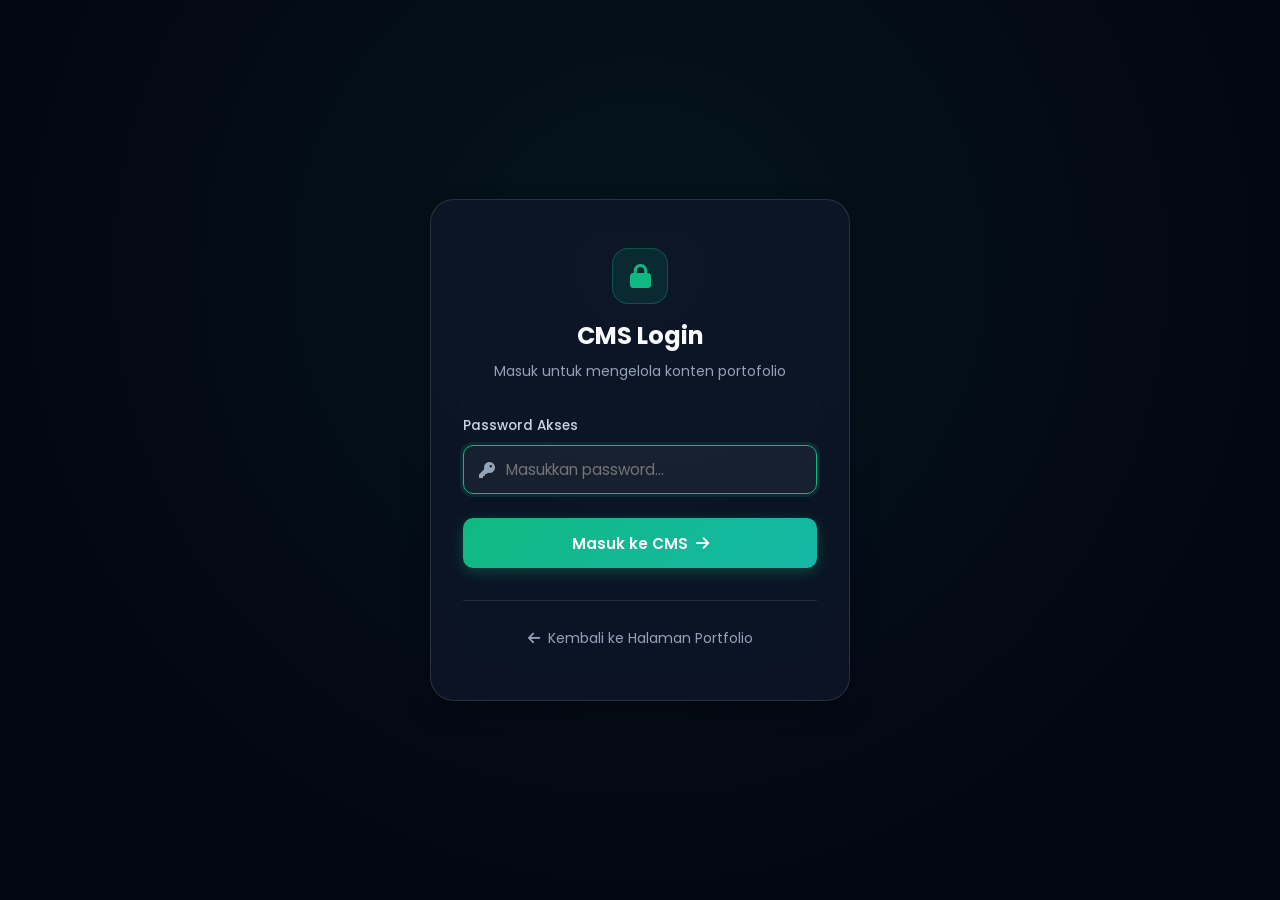
==== cms.html @ d6032e32 "pindahkan skrip pengaman autentikasi ke header untuk eksekusi lebih awal di dashboard CMS" ====
<!DOCTYPE html>
<html lang="id" data-theme="dark">

<head>
  <script>
    // Guard autentikasi: periksa status login segera sebelum halaman dirender
    if (!sessionStorage.getItem('portfolio_cms_auth')) {
      window.location.replace('./login.html');
    }
  </script>
  <meta charset="UTF-8">
  <meta name="viewport" content="width=device-width, initial-scale=1.0">
  <title>CMS Dashboard - Portfolio</title>
  <link rel="preconnect" href="https://fonts.googleapis.com">
  <link rel="preconnect" href="https://fonts.gstatic.com" crossorigin>
  <link
    href="https://fonts.googleapis.com/css2?family=Poppins:ital,wght@0,300;0,400;0,500;0,600;0,700;1,400&display=swap"
    rel="stylesheet">
  <link rel="stylesheet" href="https://cdnjs.cloudflare.com/ajax/libs/font-awesome/6.6.0/css/all.min.css"
    crossorigin="anonymous" referrerpolicy="no-referrer">
  <link rel="stylesheet" href="./css/style.css">
  <style>
    .cms-container {
      max-width: var(--container-max-w);
      margin: 0 auto;
      padding: var(--space-xl) var(--space-sm);
    }
    .cms-header {
      display: flex;
      justify-content: space-between;
      align-items: center;
      margin-bottom: var(--space-xl);
      border-bottom: 1px solid var(--border-subtle);
      padding-bottom: var(--space-md);
    }
    .cms-title {
      font-size: 1.75rem;
      font-weight: 700;
    }
    .cms-actions {
      display: flex;
      gap: var(--space-xs);
    }
  </style>
</head>

<body>

  <div class="cms-container">
    <header class="cms-header">
      <div>
        <h1 class="cms-title">CMS Portfolio Management</h1>
        <p class="section-subtitle">Panel Pengelolaan Konten Dinamis</p>
      </div>
      <div class="cms-actions">
        <a href="./index.html" class="btn btn-secondary">
          <i class="fa-solid fa-arrow-left"></i>
          <span>Lihat Portfolio</span>
        </a>
        <button id="logout-btn" class="btn btn-primary">
          <i class="fa-solid fa-right-from-bracket"></i>
          <span>Logout</span>
        </button>
      </div>
    </header>

    <main>
      <div class="stat-card" style="padding: var(--space-lg);">
        <h3>Selamat datang di Panel CMS Portofolio</h3>
        <p style="color: var(--text-muted); margin-top: var(--space-2xs);">
          Anda telah berhasil masuk ke CMS. Konten portofolio saat ini dirender secara dinamis dari localStorage dan seed data melalui <code>js/render.js</code>.
        </p>
      </div>
    </main>
  </div>

  <script>
    document.getElementById('logout-btn')?.addEventListener('click', () => {
      sessionStorage.removeItem('portfolio_cms_auth');
      window.location.replace('./login.html');
    });
  </script>
</body>

</html>
---- css/style.css ----
/* ==========================================================================
   Design Tokens & CSS Variables (Dark / Light Theme System)
   ========================================================================== */
:root {
  /* Typography Tokens */
  --font-primary: 'Poppins', -apple-system, BlinkMacSystemFont, 'Segoe UI', Roboto, Helvetica, Arial, sans-serif;
  --font-mono: ui-monospace, SFMono-Regular, Menlo, Monaco, Consolas, monospace;

  /* Spacing Scale (Mobile-First / Fluid System) */
  --space-3xs: 0.25rem;  /* 4px */
  --space-2xs: 0.5rem;   /* 8px */
  --space-xs:  0.75rem;  /* 12px */
  --space-sm:  1rem;     /* 16px */
  --space-md:  1.5rem;   /* 24px */
  --space-lg:  2rem;     /* 32px */
  --space-xl:  3rem;     /* 48px */
  --space-2xl: 4rem;     /* 64px */
  --space-3xl: 6rem;     /* 96px */

  /* Border Radius Tokens */
  --radius-xs: 6px;
  --radius-sm: 10px;
  --radius-md: 16px;
  --radius-lg: 24px;
  --radius-pill: 9999px;

  /* Layout Constraints */
  --container-max-w: 1200px;
  --nav-height: 4.25rem;

  /* Transition Durations & Easing */
  --transition-fast: 0.18s cubic-bezier(0.16, 1, 0.3, 1);
  --transition-normal: 0.28s cubic-bezier(0.16, 1, 0.3, 1);
  --transition-theme: background-color 0.4s ease, color 0.4s ease, border-color 0.4s ease, box-shadow 0.4s ease;

  /* Z-Index Hierarchy */
  --z-nav: 100;
  --z-mobile-menu: 90;
  --z-modal: 200;
}

/* ==========================================================================
   Theme Variables: Dark Mode (Default Theme as per Design.md)
   ========================================================================== */
:root,
html[data-theme="dark"],
:root[data-theme="dark"] {
  color-scheme: dark;

  /* Backgrounds */
  --bg-page: #030712;              /* Deep slate / obsidian black */
  --bg-card: rgba(15, 23, 42, 0.75);
  --bg-card-hover: rgba(30, 41, 59, 0.85);
  --bg-surface: rgba(255, 255, 255, 0.05);
  --bg-surface-elevated: #0f172a;
  --bg-nav: rgba(10, 15, 29, 0.82);
  --bg-nav-pill: rgba(15, 23, 42, 0.75);

  /* Borders */
  --border-subtle: rgba(255, 255, 255, 0.1);
  --border-card: rgba(255, 255, 255, 0.12);
  --border-hover: rgba(16, 185, 129, 0.4);

  /* Typography / Text Colors (WCAG AA Checked > 7:1) */
  --text-primary: #f8fafc;
  --text-secondary: #cbd5e1;
  --text-muted: #94a3b8;
  --text-on-accent: #ffffff;

  /* Brand Accents (Emerald & Teal per Design.md) */
  --accent-primary: #10b981;
  --accent-primary-hover: #059669;
  --accent-secondary: #14b8a6;
  --accent-gradient: linear-gradient(135deg, #10b981 0%, #14b8a6 100%);
  --accent-surface: rgba(16, 185, 129, 0.12);
  --accent-border: rgba(16, 185, 129, 0.3);

  /* Shadows */
  --shadow-subtle: 0 4px 14px rgba(0, 0, 0, 0.35);
  --shadow-card: 0 10px 30px -10px rgba(0, 0, 0, 0.5);
  --shadow-card-hover: 0 20px 40px -15px rgba(0, 0, 0, 0.7), 0 0 20px rgba(16, 185, 129, 0.15);
  --shadow-nav: 0 10px 25px -5px rgba(0, 0, 0, 0.6);

  /* Card Backdrop Filter */
  --backdrop-blur: blur(16px);
}

/* ==========================================================================
   Theme Variables: Light Mode
   ========================================================================== */
html[data-theme="light"],
:root[data-theme="light"] {
  color-scheme: light;

  /* Backgrounds */
  --bg-page: #f8fafc;
  --bg-card: #ffffff;
  --bg-card-hover: #f1f5f9;
  --bg-surface: #f1f5f9;
  --bg-surface-elevated: #ffffff;
  --bg-nav: rgba(248, 250, 252, 0.88);
  --bg-nav-pill: rgba(255, 255, 255, 0.92);

  /* Borders */
  --border-subtle: #e2e8f0;
  --border-card: #e2e8f0;
  --border-hover: rgba(5, 150, 105, 0.4);

  /* Typography / Text Colors (WCAG AA Checked > 5:1) */
  --text-primary: #0f172a;
  --text-secondary: #334155;
  --text-muted: #475569;
  --text-on-accent: #ffffff;

  /* Brand Accents */
  --accent-primary: #047857;       /* Darker emerald for high contrast on light bg */
  --accent-primary-hover: #065f46;
  --accent-secondary: #0d9488;
  --accent-gradient: linear-gradient(135deg, #047857 0%, #0d9488 100%);
  --accent-surface: rgba(4, 120, 87, 0.1);
  --accent-border: rgba(4, 120, 87, 0.28);

  /* Shadows */
  --shadow-subtle: 0 2px 8px rgba(15, 23, 42, 0.06);
  --shadow-card: 0 10px 25px -5px rgba(15, 23, 42, 0.08), 0 8px 10px -6px rgba(15, 23, 42, 0.04);
  --shadow-card-hover: 0 20px 35px -10px rgba(15, 23, 42, 0.14);
  --shadow-nav: 0 10px 25px -5px rgba(15, 23, 42, 0.08);

  /* Card Backdrop Filter */
  --backdrop-blur: blur(16px);
}

/* ==========================================================================
   CSS Reset & Base Rules
   ========================================================================== */
*, *::before, *::after {
  box-sizing: border-box;
  margin: 0;
  padding: 0;
}

html {
  scroll-behavior: smooth;
  scroll-padding-top: 5.5rem; /* Menjaga header navbar tidak menutupi judul target section */
  -webkit-text-size-adjust: 100%;
}

body {
  font-family: var(--font-primary);
  background-color: var(--bg-page);
  color: var(--text-primary);
  line-height: 1.65;
  min-height: 100vh;
  overflow-x: hidden;
  transition: var(--transition-theme);
  -webkit-font-smoothing: antialiased;
  -moz-osx-font-smoothing: grayscale;
}

/* Aksesibilitas: Indikator Fokus yang Jelas */
:focus-visible {
  outline: 2px solid var(--accent-primary);
  outline-offset: 3px;
  border-radius: var(--radius-xs);
}

/* Aset Gambar & Media */
img {
  max-width: 100%;
  height: auto;
  display: block;
}

a {
  color: inherit;
  text-decoration: none;
  transition: color var(--transition-fast);
}

button {
  font-family: inherit;
  font-size: inherit;
  border: none;
  background: none;
  cursor: pointer;
  color: inherit;
}

ul, ol {
  list-style: none;
}

/* ==========================================================================
   Layout Containers & Section Foundations
   ========================================================================== */
.section-container {
  width: 100%;
  max-width: var(--container-max-w);
  margin-left: auto;
  margin-right: auto;
  padding-left: var(--space-sm);
  padding-right: var(--space-sm);
}

.section {
  padding-top: var(--space-2xl);
  padding-bottom: var(--space-2xl);
  position: relative;
}

/* Section Header Typography */
.section-header {
  text-align: center;
  margin-bottom: var(--space-xl);
}

.section-subtitle {
  font-size: 0.875rem;
  font-weight: 600;
  letter-spacing: 0.05em;
  color: var(--accent-primary);
  text-transform: uppercase;
  margin-bottom: var(--space-2xs);
}

.section-title {
  font-size: clamp(1.75rem, 4vw, 2.5rem);
  font-weight: 700;
  color: var(--text-primary);
  letter-spacing: -0.02em;
  position: relative;
  display: inline-block;
}

.section-title::after {
  content: '';
  display: block;
  width: 48px;
  height: 3px;
  background: var(--accent-gradient);
  margin: var(--space-xs) auto 0;
  border-radius: var(--radius-pill);
}

/* ==========================================================================
   Site Header & Floating Pill Navbar
   ========================================================================== */
.site-header {
  position: fixed;
  top: 0;
  left: 0;
  right: 0;
  z-index: var(--z-nav);
  padding: var(--space-xs) var(--space-sm);
  transition: var(--transition-normal);
}

.nav-container {
  max-width: var(--container-max-w);
  margin: 0 auto;
}

.navbar {
  display: flex;
  align-items: center;
  justify-content: space-between;
  background: var(--bg-nav-pill);
  backdrop-filter: var(--backdrop-blur);
  -webkit-backdrop-filter: var(--backdrop-blur);
  border: 1px solid var(--border-subtle);
  border-radius: var(--radius-pill);
  padding: var(--space-2xs) var(--space-sm);
  box-shadow: var(--shadow-nav);
  min-height: 3.5rem;
  transition: var(--transition-theme);
}

/* Brand Logo */
.brand-logo {
  display: flex;
  align-items: center;
  gap: var(--space-2xs);
  min-width: 44px;
  min-height: 44px;
  padding: 0 var(--space-2xs);
}

.brand-badge {
  display: inline-flex;
  align-items: center;
  justify-content: center;
  width: 32px;
  height: 32px;
  border-radius: var(--radius-sm);
  background: var(--accent-gradient);
  color: var(--text-on-accent);
  font-weight: 700;
  font-size: 1rem;
}

.brand-text {
  font-weight: 700;
  font-size: 1.15rem;
  letter-spacing: -0.01em;
  color: var(--text-primary);
}

.brand-dot {
  color: var(--accent-primary);
}

/* Navigation Menu (Mobile-first Drawer / Dropdown) */
.nav-menu-wrapper {
  display: none; /* Disembunyikan di mobile hingga toggle aktif */
  position: absolute;
  top: calc(100% + var(--space-xs));
  left: var(--space-sm);
  right: var(--space-sm);
  background: var(--bg-surface-elevated);
  border: 1px solid var(--border-subtle);
  border-radius: var(--radius-md);
  padding: var(--space-md);
  box-shadow: var(--shadow-card);
  backdrop-filter: var(--backdrop-blur);
  -webkit-backdrop-filter: var(--backdrop-blur);
}

.nav-menu-wrapper.is-open {
  display: block;
  animation: navDrawerFadeIn 0.22s ease-out;
}

@keyframes navDrawerFadeIn {
  from {
    opacity: 0;
    transform: translateY(-8px);
  }
  to {
    opacity: 1;
    transform: translateY(0);
  }
}

.nav-list {
  display: flex;
  flex-direction: column;
  gap: var(--space-xs);
}

.nav-link {
  display: flex;
  align-items: center;
  gap: var(--space-xs);
  padding: var(--space-xs) var(--space-sm);
  border-radius: var(--radius-sm);
  color: var(--text-secondary);
  font-weight: 500;
  font-size: 0.95rem;
  min-height: 44px; /* Target sentuh mobile WCAG */
  transition: all var(--transition-fast);
}

.nav-link .nav-icon {
  font-size: 1rem;
  color: var(--text-muted);
  width: 20px;
  text-align: center;
}

.nav-link:hover {
  color: var(--accent-primary);
  background: var(--accent-surface);
}

.nav-link.active {
  color: var(--accent-primary);
  background: var(--accent-surface);
  font-weight: 600;
}

.nav-link.active .nav-icon {
  color: var(--accent-primary);
}

/* Action Controls (Theme, CMS, Hamburger) */
.nav-actions {
  display: flex;
  align-items: center;
  gap: var(--space-2xs);
}

/* Theme Toggle Button */
.theme-toggle {
  display: inline-flex;
  align-items: center;
  justify-content: center;
  width: 44px;
  height: 44px;
  border-radius: var(--radius-pill);
  background: var(--bg-surface);
  color: var(--text-primary);
  border: 1px solid var(--border-subtle);
  transition: all var(--transition-fast);
}

.theme-toggle *,
.mobile-toggle *,
.cms-nav-btn * {
  pointer-events: none;
}

.theme-toggle:hover {
  background: var(--accent-surface);
  color: var(--accent-primary);
  border-color: var(--border-hover);
}

/* Ikon tema sesuai mode */
[data-theme="dark"] .icon-theme-sun {
  display: block;
}
[data-theme="dark"] .icon-theme-moon {
  display: none;
}
[data-theme="light"] .icon-theme-sun {
  display: none;
}
[data-theme="light"] .icon-theme-moon {
  display: block;
}

/* CMS Nav Button */
.cms-nav-btn {
  display: inline-flex;
  align-items: center;
  gap: var(--space-2xs);
  min-height: 44px;
  padding: 0 var(--space-sm);
  border-radius: var(--radius-pill);
  background: var(--accent-gradient);
  color: var(--text-on-accent);
  font-weight: 600;
  font-size: 0.875rem;
  box-shadow: 0 4px 12px rgba(16, 185, 129, 0.25);
  transition: transform var(--transition-fast), box-shadow var(--transition-fast);
}

.cms-nav-btn:hover {
  transform: translateY(-2px);
  box-shadow: 0 6px 16px rgba(16, 185, 129, 0.35);
}

/* Mobile Hamburger Toggle */
.mobile-toggle {
  display: inline-flex;
  flex-direction: column;
  justify-content: center;
  align-items: center;
  gap: 5px;
  width: 44px;
  height: 44px;
  border-radius: var(--radius-sm);
  background: var(--bg-surface);
  border: 1px solid var(--border-subtle);
  color: var(--text-primary);
  padding: 10px;
}

.hamburger-bar {
  display: block;
  width: 20px;
  height: 2px;
  background-color: currentColor;
  border-radius: 2px;
  transition: transform var(--transition-fast), opacity var(--transition-fast);
}

.mobile-toggle[aria-expanded="true"] .hamburger-bar:nth-child(1) {
  transform: translateY(7px) rotate(45deg);
}

.mobile-toggle[aria-expanded="true"] .hamburger-bar:nth-child(2) {
  opacity: 0;
}

.mobile-toggle[aria-expanded="true"] .hamburger-bar:nth-child(3) {
  transform: translateY(-7px) rotate(-45deg);
}

/* ==========================================================================
   Buttons & Interactive Elements
   ========================================================================== */
.btn {
  display: inline-flex;
  align-items: center;
  justify-content: center;
  gap: var(--space-2xs);
  min-height: 44px;
  padding: var(--space-2xs) var(--space-md);
  border-radius: var(--radius-pill);
  font-weight: 600;
  font-size: 0.95rem;
  line-height: 1.2;
  transition: all var(--transition-fast);
  cursor: pointer;
  text-align: center;
}

.btn-primary {
  background: var(--accent-gradient);
  color: var(--text-on-accent);
  border: 1px solid transparent;
  box-shadow: 0 4px 14px rgba(16, 185, 129, 0.25);
}

.btn-primary:hover {
  transform: translateY(-2px);
  box-shadow: 0 6px 20px rgba(16, 185, 129, 0.38);
}

.btn-secondary {
  background: var(--bg-surface);
  color: var(--text-primary);
  border: 1px solid var(--border-card);
}

.btn-secondary:hover {
  background: var(--accent-surface);
  border-color: var(--border-hover);
  color: var(--accent-primary);
  transform: translateY(-2px);
}

.btn-ghost {
  background: transparent;
  color: var(--accent-primary);
  border: 1px solid transparent;
}

.btn-ghost:hover {
  background: var(--accent-surface);
}

.btn-sm {
  min-height: 38px;
  padding: 0.35rem 0.85rem;
  font-size: 0.85rem;
}

/* ==========================================================================
   1. Section: Home (Hero) Styles
   ========================================================================== */
.hero-section {
  padding-top: calc(var(--nav-height) + var(--space-2xl));
  padding-bottom: var(--space-2xl);
  min-height: 90vh;
  display: flex;
  align-items: center;
}

.hero-container {
  display: flex;
  flex-direction: column-reverse;
  gap: var(--space-xl);
}

.hero-content {
  display: flex;
  flex-direction: column;
  gap: var(--space-md);
}

/* Status Badge */
.badge-status {
  display: inline-flex;
  align-items: center;
  gap: var(--space-2xs);
  background: var(--accent-surface);
  border: 1px solid var(--accent-border);
  color: var(--accent-primary);
  font-size: 0.85rem;
  font-weight: 500;
  padding: 0.35rem 0.85rem;
  border-radius: var(--radius-pill);
  width: fit-content;
}

.badge-status-dot {
  width: 8px;
  height: 8px;
  border-radius: 50%;
  background-color: var(--accent-primary);
}

.hero-heading {
  font-size: clamp(2rem, 5.5vw, 3.5rem);
  font-weight: 800;
  line-height: 1.15;
  letter-spacing: -0.03em;
  display: flex;
  flex-direction: column;
  gap: var(--space-3xs);
}

.hero-greeting {
  font-size: clamp(1.1rem, 2.5vw, 1.4rem);
  font-weight: 400;
  color: var(--text-secondary);
}

.hero-title-name {
  background: var(--accent-gradient);
  -webkit-background-clip: text;
  -webkit-text-fill-color: transparent;
  background-clip: text;
}

.hero-roles-box {
  display: flex;
  align-items: baseline;
  gap: var(--space-2xs);
  font-size: clamp(1rem, 2.5vw, 1.25rem);
  font-weight: 600;
  color: var(--text-secondary);
}

.hero-roles-prefix {
  color: var(--text-muted);
  font-weight: 400;
}

.hero-role-text {
  color: var(--accent-primary);
}

.hero-bio {
  font-size: clamp(0.95rem, 1.8vw, 1.1rem);
  color: var(--text-secondary);
  line-height: 1.7;
  max-width: 600px;
}

.hero-cta-group {
  display: flex;
  flex-wrap: wrap;
  gap: var(--space-xs);
  margin-top: var(--space-2xs);
}

/* Stats Counters Grid */
.hero-stats-grid {
  display: grid;
  grid-template-columns: repeat(auto-fit, minmax(140px, 1fr));
  gap: var(--space-sm);
  margin-top: var(--space-md);
  padding-top: var(--space-md);
  border-top: 1px solid var(--border-subtle);
}

.stat-card {
  display: flex;
  align-items: center;
  gap: var(--space-xs);
  background: var(--bg-surface);
  border: 1px solid var(--border-subtle);
  border-radius: var(--radius-md);
  padding: var(--space-xs) var(--space-sm);
  transition: transform var(--transition-fast), border-color var(--transition-fast);
}

.stat-card:hover {
  transform: translateY(-2px);
  border-color: var(--border-hover);
}

.stat-icon-wrapper {
  display: flex;
  align-items: center;
  justify-content: center;
  width: 40px;
  height: 40px;
  border-radius: var(--radius-sm);
  background: var(--accent-surface);
  color: var(--accent-primary);
  font-size: 1.1rem;
  flex-shrink: 0;
}

.stat-body {
  display: flex;
  flex-direction: column;
}

.stat-number {
  font-size: 1.25rem;
  font-weight: 700;
  line-height: 1.2;
  color: var(--text-primary);
}

.stat-label {
  font-size: 0.75rem;
  color: var(--text-muted);
  font-weight: 500;
}

/* Hero Visual / Avatar Card */
.hero-visual {
  display: flex;
  justify-content: center;
  align-items: center;
}

.profile-card {
  position: relative;
  background: var(--bg-card);
  border: 1px solid var(--border-card);
  border-radius: var(--radius-lg);
  padding: var(--space-sm);
  box-shadow: var(--shadow-card);
  backdrop-filter: var(--backdrop-blur);
  -webkit-backdrop-filter: var(--backdrop-blur);
  max-width: 360px;
  width: 100%;
  transition: transform var(--transition-normal), box-shadow var(--transition-normal);
}

.profile-card:hover {
  transform: translateY(-4px);
  box-shadow: var(--shadow-card-hover);
}

.profile-avatar-frame {
  width: 100%;
  aspect-ratio: 1 / 1;
  border-radius: var(--radius-md);
  overflow: hidden;
  background: var(--bg-surface);
}

.profile-avatar-img {
  width: 100%;
  height: 100%;
  object-fit: cover;
  transition: transform 0.5s ease;
}

.profile-card:hover .profile-avatar-img {
  transform: scale(1.03);
}

.profile-card-footer {
  margin-top: var(--space-xs);
  display: flex;
  justify-content: center;
}

.profile-status-badge {
  display: inline-flex;
  align-items: center;
  gap: var(--space-2xs);
  font-size: 0.85rem;
  font-weight: 600;
  color: var(--accent-primary);
  background: var(--accent-surface);
  padding: var(--space-3xs) var(--space-sm);
  border-radius: var(--radius-pill);
}

/* ==========================================================================
   2. Section: About Me Styles
   ========================================================================== */
.about-grid {
  display: grid;
  grid-template-columns: 1fr;
  gap: var(--space-lg);
}

.about-card-left {
  background: var(--bg-card);
  border: 1px solid var(--border-card);
  border-radius: var(--radius-lg);
  padding: var(--space-md);
  box-shadow: var(--shadow-card);
  backdrop-filter: var(--backdrop-blur);
  -webkit-backdrop-filter: var(--backdrop-blur);
  display: flex;
  flex-direction: column;
  gap: var(--space-md);
}

.about-avatar-wrapper {
  width: 120px;
  height: 120px;
  border-radius: var(--radius-md);
  overflow: hidden;
  margin: 0 auto;
  border: 2px solid var(--accent-primary);
}

.about-avatar-img {
  width: 100%;
  height: 100%;
  object-fit: cover;
}

.personal-info-list {
  display: flex;
  flex-direction: column;
  gap: var(--space-xs);
}

.personal-info-item {
  display: flex;
  align-items: center;
  gap: var(--space-xs);
  padding: var(--space-2xs) var(--space-xs);
  background: var(--bg-surface);
  border-radius: var(--radius-sm);
  border: 1px solid var(--border-subtle);
}

.info-icon {
  width: 36px;
  height: 36px;
  border-radius: var(--radius-xs);
  background: var(--accent-surface);
  color: var(--accent-primary);
  display: flex;
  align-items: center;
  justify-content: center;
  font-size: 0.95rem;
  flex-shrink: 0;
}

.info-content {
  display: flex;
  flex-direction: column;
}

.info-label {
  font-size: 0.75rem;
  color: var(--text-muted);
}

.info-value {
  font-size: 0.9rem;
  font-weight: 600;
  color: var(--text-primary);
}

.about-card-right {
  background: var(--bg-card);
  border: 1px solid var(--border-card);
  border-radius: var(--radius-lg);
  padding: var(--space-md);
  box-shadow: var(--shadow-card);
  backdrop-filter: var(--backdrop-blur);
  -webkit-backdrop-filter: var(--backdrop-blur);
  display: flex;
  flex-direction: column;
  gap: var(--space-md);
}

.about-story-title {
  font-size: clamp(1.2rem, 2.5vw, 1.5rem);
  font-weight: 700;
  color: var(--text-primary);
  line-height: 1.35;
}

.about-text-content {
  display: flex;
  flex-direction: column;
  gap: var(--space-sm);
  color: var(--text-secondary);
  font-size: 0.95rem;
  line-height: 1.75;
}

.about-actions {
  display: flex;
  flex-wrap: wrap;
  gap: var(--space-xs);
  margin-top: var(--space-2xs);
}

/* ==========================================================================
   3. Section: Tools & Technologies Styles
   ========================================================================== */
.tools-filter-bar {
  display: flex;
  flex-wrap: wrap;
  justify-content: center;
  gap: var(--space-2xs);
  margin-bottom: var(--space-lg);
}

.filter-chip {
  padding: var(--space-2xs) var(--space-sm);
  border-radius: var(--radius-pill);
  background: var(--bg-surface);
  border: 1px solid var(--border-subtle);
  color: var(--text-secondary);
  font-size: 0.85rem;
  font-weight: 500;
  min-height: 44px;
  display: inline-flex;
  align-items: center;
  transition: all var(--transition-fast);
}

.filter-chip:hover {
  background: var(--accent-surface);
  color: var(--accent-primary);
  border-color: var(--border-hover);
}

.filter-chip.active {
  background: var(--accent-gradient);
  color: var(--text-on-accent);
  border-color: transparent;
  font-weight: 600;
}

.tools-grid {
  display: grid;
  grid-template-columns: repeat(auto-fill, minmax(240px, 1fr));
  gap: var(--space-sm);
}

.tool-card {
  background: var(--bg-card);
  border: 1px solid var(--border-card);
  border-radius: var(--radius-md);
  padding: var(--space-md);
  box-shadow: var(--shadow-subtle);
  backdrop-filter: var(--backdrop-blur);
  -webkit-backdrop-filter: var(--backdrop-blur);
  display: flex;
  flex-direction: column;
  transition: transform var(--transition-fast), border-color var(--transition-fast), box-shadow var(--transition-fast);
}

.tool-card:hover {
  transform: translateY(-3px);
  border-color: var(--border-hover);
  box-shadow: var(--shadow-card-hover);
}

.tool-header {
  display: flex;
  align-items: center;
  justify-content: space-between;
  margin-bottom: var(--space-xs);
}

.tool-icon-box {
  width: 48px;
  height: 48px;
  display: flex;
  align-items: center;
  justify-content: center;
  font-size: 2rem;
  transition: transform var(--transition-fast), color var(--transition-fast);
}

.tool-card:hover .tool-icon-box {
  transform: translateY(-4px) scale(1.12);
  color: var(--accent-primary);
}

.tool-icon-github {
  color: var(--text-primary);
}

.tool-badge {
  font-size: 0.75rem;
  font-weight: 600;
  padding: var(--space-3xs) var(--space-2xs);
  border-radius: var(--radius-xs);
  background: var(--accent-surface);
  color: var(--accent-primary);
  border: 1px solid var(--accent-border);
}

.tool-name {
  font-size: 1.1rem;
  font-weight: 700;
  color: var(--text-primary);
  margin-bottom: var(--space-3xs);
}

.tool-category {
  font-size: 0.8rem;
  color: var(--text-muted);
  margin-bottom: var(--space-xs);
}

.tool-desc {
  font-size: 0.875rem;
  color: var(--text-secondary);
  line-height: 1.6;
  margin-top: auto;
}

/* ==========================================================================
   4. Section: Featured Projects Styles
   ========================================================================== */
.projects-grid {
  display: grid;
  grid-template-columns: 1fr;
  gap: var(--space-lg);
}

.project-card {
  background: var(--bg-card);
  border: 1px solid var(--border-card);
  border-radius: var(--radius-lg);
  overflow: hidden;
  box-shadow: var(--shadow-card);
  backdrop-filter: var(--backdrop-blur);
  -webkit-backdrop-filter: var(--backdrop-blur);
  display: flex;
  flex-direction: column;
  transition: transform var(--transition-normal), border-color var(--transition-normal), box-shadow var(--transition-normal);
}

.project-card:hover {
  transform: translateY(-4px);
  border-color: var(--border-hover);
  box-shadow: var(--shadow-card-hover);
}

.project-thumbnail-wrapper {
  position: relative;
  width: 100%;
  aspect-ratio: 16 / 9;
  background: var(--bg-surface);
  overflow: hidden;
}

/* Overlay gelap muncul saat hover untuk memberi konteks visual */
.project-thumbnail-wrapper::after {
  content: '';
  position: absolute;
  inset: 0;
  background: linear-gradient(to top, rgba(3, 7, 18, 0.55) 0%, transparent 60%);
  opacity: 0;
  transition: opacity var(--transition-normal);
  pointer-events: none;
}

.project-card:hover .project-thumbnail-wrapper::after {
  opacity: 1;
}

.project-img {
  width: 100%;
  height: 100%;
  object-fit: cover;
  transition: transform 0.5s cubic-bezier(0.16, 1, 0.3, 1);
}

.project-card:hover .project-img {
  transform: scale(1.05);
}

.project-category-tag {
  position: absolute;
  top: var(--space-xs);
  right: var(--space-xs);
  background: var(--bg-nav-pill);
  backdrop-filter: var(--backdrop-blur);
  -webkit-backdrop-filter: var(--backdrop-blur);
  color: var(--accent-primary);
  font-size: 0.75rem;
  font-weight: 600;
  padding: 0.25rem 0.65rem;
  border-radius: var(--radius-pill);
  border: 1px solid var(--border-subtle);
}

.project-body {
  padding: var(--space-md);
  display: flex;
  flex-direction: column;
  gap: var(--space-xs);
  flex-grow: 1;
}

.project-title {
  font-size: 1.25rem;
  font-weight: 700;
  color: var(--text-primary);
}

.project-summary {
  font-size: 0.9rem;
  color: var(--text-secondary);
  line-height: 1.6;
}

.project-tags-list {
  display: flex;
  flex-wrap: wrap;
  gap: var(--space-2xs);
  margin-top: var(--space-2xs);
}

.tech-tag {
  font-size: 0.75rem;
  font-weight: 500;
  color: var(--text-secondary);
  background: var(--bg-surface);
  border: 1px solid var(--border-subtle);
  padding: 0.2rem 0.55rem;
  border-radius: var(--radius-xs);
}

.project-card-actions {
  display: flex;
  align-items: center;
  gap: var(--space-xs);
  margin-top: var(--space-sm);
  padding-top: var(--space-xs);
  border-top: 1px solid var(--border-subtle);
}

/* ==========================================================================
   5. Section: Work Experience Styles
   ========================================================================== */
.timeline-container {
  display: flex;
  flex-direction: column;
  gap: var(--space-md);
  max-width: 800px;
  margin: 0 auto;
  position: relative;
}

.timeline-item {
  display: flex;
  gap: var(--space-sm);
  position: relative;
}

.timeline-marker {
  display: flex;
  flex-direction: column;
  align-items: center;
  flex-shrink: 0;
  padding-top: var(--space-xs);
}

.timeline-dot {
  width: 14px;
  height: 14px;
  border-radius: 50%;
  background: var(--accent-primary);
  box-shadow: 0 0 0 4px var(--accent-surface);
}

.timeline-item::after {
  content: '';
  position: absolute;
  top: calc(var(--space-xs) + 14px);
  left: 6px;
  bottom: calc(-1 * var(--space-md));
  width: 2px;
  background: var(--border-subtle);
}

.timeline-item:last-child::after {
  display: none;
}

.timeline-card {
  background: var(--bg-card);
  border: 1px solid var(--border-card);
  border-radius: var(--radius-md);
  padding: var(--space-md);
  box-shadow: var(--shadow-subtle);
  backdrop-filter: var(--backdrop-blur);
  -webkit-backdrop-filter: var(--backdrop-blur);
  display: flex;
  flex-direction: column;
  gap: var(--space-2xs);
  width: 100%;
  transition: transform var(--transition-fast), border-color var(--transition-fast);
}

.timeline-card:hover {
  transform: translateY(-2px);
  border-color: var(--border-hover);
}

.timeline-card-header {
  display: flex;
  align-items: center;
  justify-content: space-between;
  flex-wrap: wrap;
  gap: var(--space-2xs);
}

.timeline-badge {
  font-size: 0.75rem;
  font-weight: 600;
  color: var(--accent-primary);
  background: var(--accent-surface);
  border: 1px solid var(--accent-border);
  padding: 0.2rem 0.6rem;
  border-radius: var(--radius-pill);
}

.badge-intern {
  color: var(--accent-secondary);
}

.timeline-period {
  font-size: 0.8rem;
  color: var(--text-muted);
  font-weight: 500;
}

.timeline-role {
  font-size: 1.15rem;
  font-weight: 700;
  color: var(--text-primary);
}

.timeline-company {
  font-size: 0.875rem;
  color: var(--text-muted);
  font-weight: 500;
}

.timeline-desc {
  font-size: 0.9rem;
  color: var(--text-secondary);
  line-height: 1.65;
  margin-top: var(--space-3xs);
}

.timeline-achievements {
  display: flex;
  flex-direction: column;
  gap: var(--space-2xs);
  margin-top: var(--space-2xs);
  padding-left: var(--space-sm);
  list-style-type: disc;
  color: var(--text-secondary);
  font-size: 0.875rem;
  line-height: 1.6;
}

/* ==========================================================================
   6. Section: Contact Styles
   ========================================================================== */
.contact-card-main {
  background: var(--bg-card);
  border: 1px solid var(--border-card);
  border-radius: var(--radius-lg);
  padding: var(--space-lg);
  box-shadow: var(--shadow-card);
  backdrop-filter: var(--backdrop-blur);
  -webkit-backdrop-filter: var(--backdrop-blur);
  max-width: 900px;
  margin: 0 auto;
}

.contact-intro {
  font-size: clamp(0.95rem, 2vw, 1.1rem);
  color: var(--text-secondary);
  text-align: center;
  max-width: 640px;
  margin: 0 auto var(--space-lg);
  line-height: 1.7;
}

.contact-links-grid {
  display: grid;
  grid-template-columns: 1fr;
  gap: var(--space-sm);
}

.contact-item-card {
  display: flex;
  align-items: center;
  gap: var(--space-sm);
  background: var(--bg-surface);
  border: 1px solid var(--border-subtle);
  border-radius: var(--radius-md);
  padding: var(--space-sm) var(--space-md);
  min-height: 60px;
  transition: all var(--transition-fast);
}

.contact-item-card:hover {
  background: var(--accent-surface);
  border-color: var(--border-hover);
  transform: translateY(-2px);
}

.contact-item-icon {
  width: 44px;
  height: 44px;
  border-radius: var(--radius-sm);
  display: flex;
  align-items: center;
  justify-content: center;
  font-size: 1.25rem;
  flex-shrink: 0;
  background: var(--bg-card);
  border: 1px solid var(--border-subtle);
}

.icon-email { color: #ea4335; }
.icon-linkedin { color: #0a66c2; }
.icon-github { color: var(--text-primary); }
.icon-whatsapp { color: #25d366; }
.icon-instagram { color: #e1306c; }

.contact-item-details {
  display: flex;
  flex-direction: column;
  flex-grow: 1;
}

.contact-platform {
  font-size: 0.8rem;
  color: var(--text-muted);
  font-weight: 500;
}

.contact-label {
  font-size: 0.95rem;
  color: var(--text-primary);
  font-weight: 600;
}

.contact-arrow {
  font-size: 0.85rem;
  color: var(--text-muted);
  transition: transform var(--transition-fast), color var(--transition-fast);
}

.contact-item-card:hover .contact-arrow {
  color: var(--accent-primary);
  transform: translate(2px, -2px);
}

/* ==========================================================================
   Site Footer Styles
   ========================================================================== */
.site-footer {
  background: var(--bg-surface-elevated);
  border-top: 1px solid var(--border-subtle);
  padding-top: var(--space-xl);
  padding-bottom: var(--space-lg);
  margin-top: var(--space-2xl);
}

.footer-container {
  max-width: var(--container-max-w);
  margin: 0 auto;
  padding: 0 var(--space-sm);
  display: flex;
  flex-direction: column;
  gap: var(--space-md);
}

.footer-top {
  display: flex;
  flex-direction: column;
  align-items: center;
  gap: var(--space-3xs);
}

.footer-brand {
  display: flex;
  align-items: center;
  gap: var(--space-2xs);
}

.footer-tagline {
  font-size: 0.875rem;
  color: var(--text-muted);
}

.footer-bottom {
  display: flex;
  flex-direction: column;
  align-items: center;
  gap: var(--space-xs);
  padding-top: var(--space-sm);
  border-top: 1px solid var(--border-subtle);
  text-align: center;
}

.footer-copyright {
  font-size: 0.8rem;
  color: var(--text-muted);
}

.footer-links {
  display: flex;
  align-items: center;
  gap: var(--space-xs);
}

.footer-link {
  font-size: 0.8rem;
  color: var(--text-muted);
}

.footer-link:hover {
  color: var(--accent-primary);
}

.footer-login-link {
  font-weight: 500;
  color: var(--accent-primary);
}

.footer-divider {
  color: var(--text-muted);
  font-size: 0.6rem;
}

/* ==========================================================================
   Responsive Breakpoints (Tablet & Desktop Reflow)
   ========================================================================== */

/* 640px+: Small Tablet / Large Mobile Landscape */
@media (min-width: 640px) {
  .contact-links-grid {
    grid-template-columns: repeat(2, 1fr);
  }

  .projects-grid {
    grid-template-columns: repeat(2, 1fr);
  }
}

/* 768px+: Tablet Screen */
@media (min-width: 768px) {
  .hero-container {
    display: grid;
    grid-template-columns: 1.25fr 1fr;
    align-items: center;
    gap: var(--space-xl);
  }

  .about-grid {
    grid-template-columns: 320px 1fr;
  }

  .footer-bottom {
    flex-direction: row;
    justify-content: space-between;
  }
}

/* 1024px+: Desktop Screen (Full Floating Pill Navbar) */
@media (min-width: 1024px) {
  .mobile-toggle {
    display: none; /* Sembunyikan tombol hamburger di layar desktop */
  }

  .nav-menu-wrapper {
    display: block; /* Selalu tampil secara inline */
    position: static;
    background: transparent;
    border: none;
    padding: 0;
    box-shadow: none;
    backdrop-filter: none;
    -webkit-backdrop-filter: none;
  }

  .nav-list {
    flex-direction: row;
    gap: var(--space-3xs);
    align-items: center;
  }

  .nav-link {
    min-height: 38px;
    padding: 0.4rem 0.85rem;
    font-size: 0.875rem;
    border-radius: var(--radius-pill);
  }

  .nav-link .nav-icon {
    display: none; /* Di desktop navigasi lebih bersih tanpa ikon duplikasi */
  }

  .projects-grid {
    grid-template-columns: repeat(3, 1fr);
  }

  /* Kartu proyek pertama dibuat lebih menonjol */
  .project-card:first-child {
    grid-column: span 2;
  }
}

/* Prefers Reduced Motion Accessibility
   Hanya matikan animasi dan transisi non-esensial.
   Transisi tema (warna) tetap dibiarkan karena user menekan tombol secara sadar. */
@media (prefers-reduced-motion: reduce) {
  html {
    scroll-behavior: auto;
  }

  /* Matikan keyframe animations */
  *, *::before, *::after {
    animation-duration: 0.01ms !important;
    animation-iteration-count: 1 !important;
  }

  /* Matikan transform/opacity transitions (efek hover gerak) tapi biarkan color/bg transitions */
  .btn,
  .cms-nav-btn,
  .tool-card,
  .tool-icon-box,
  .project-card,
  .project-img,
  .project-thumbnail-wrapper::after,
  .profile-card,
  .profile-avatar-img,
  .contact-item-card,
  .contact-arrow,
  .timeline-card,
  .stat-card,
  .nav-link,
  .nav-menu-wrapper {
    transition-property: color, background-color, border-color;
    transition-duration: var(--transition-theme);
  }
}
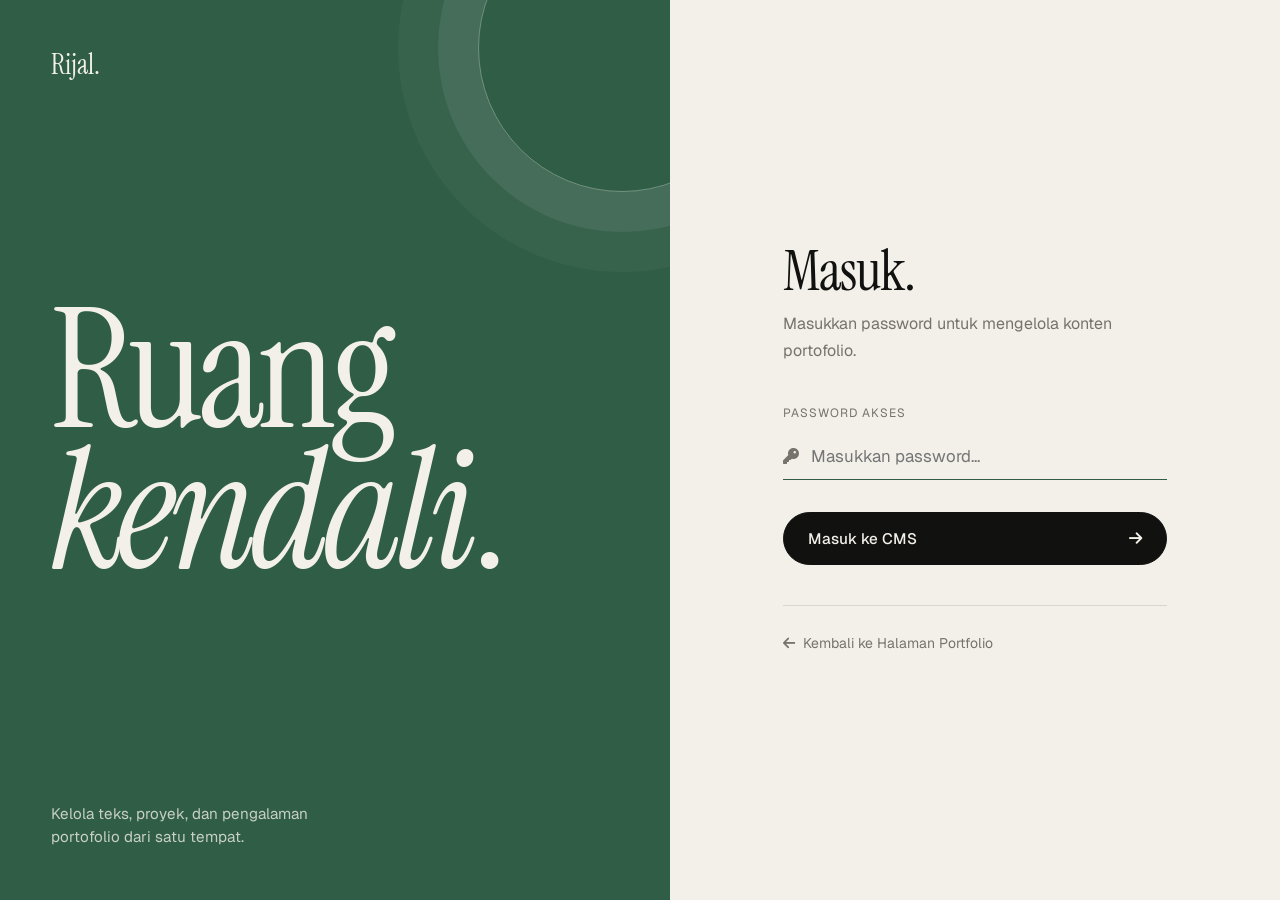
==== commit a38d9ec6: "desain: redesign editorial minimalis untuk portfolio, login, dan CMS - Halaman utama: font Instrumen" ====
--- a/cms.html
+++ b/cms.html
@@ -1,84 +1,3057 @@
 <!DOCTYPE html>
-<html lang="id" data-theme="dark">
+<html lang="id" data-theme="light">
 
 <head>
   <script>
-    // Guard autentikasi: periksa status login segera sebelum halaman dirender
     if (!sessionStorage.getItem('portfolio_cms_auth')) {
       window.location.replace('./login.html');
     }
   </script>
   <meta charset="UTF-8">
   <meta name="viewport" content="width=device-width, initial-scale=1.0">
-  <title>CMS Dashboard - Portfolio</title>
+  <title>CMS Dashboard - Portfolio Rijal</title>
+  <meta name="robots" content="noindex, nofollow">
   <link rel="preconnect" href="https://fonts.googleapis.com">
   <link rel="preconnect" href="https://fonts.gstatic.com" crossorigin>
   <link
-    href="https://fonts.googleapis.com/css2?family=Poppins:ital,wght@0,300;0,400;0,500;0,600;0,700;1,400&display=swap"
+    href="https://fonts.googleapis.com/css2?family=Geist:wght@400;500;600&family=Instrument+Serif:ital@0;1&display=swap"
     rel="stylesheet">
   <link rel="stylesheet" href="https://cdnjs.cloudflare.com/ajax/libs/font-awesome/6.6.0/css/all.min.css"
     crossorigin="anonymous" referrerpolicy="no-referrer">
+  <script>document.documentElement.setAttribute("data-theme", localStorage.getItem("theme") || "light");</script>
   <link rel="stylesheet" href="./css/style.css">
   <style>
-    .cms-container {
-      max-width: var(--container-max-w);
-      margin: 0 auto;
-      padding: var(--space-xl) var(--space-sm);
-    }
-    .cms-header {
+    /* =============================================
+       CMS Shell Layout
+       ============================================= */
+    .cms-layout {
       display: flex;
+      min-height: 100vh;
+    }
+
+    /* ----- Sidebar ----- */
+    .cms-sidebar {
+      width: 260px;
+      flex-shrink: 0;
+      background: var(--bg-surface-elevated);
+      border-right: 1px solid var(--border-subtle);
+      display: flex;
+      flex-direction: column;
+      position: fixed;
+      top: 0;
+      left: 0;
+      bottom: 0;
+      z-index: 50;
+      transition: transform var(--transition-normal);
+    }
+
+    .cms-sidebar-header {
+      display: flex;
+      align-items: center;
+      gap: var(--space-xs);
+      padding: var(--space-md);
+      border-bottom: 1px solid var(--border-subtle);
+      min-height: 64px;
+    }
+
+    .cms-brand-badge {
+      display: inline-flex;
+      align-items: center;
+      justify-content: center;
+      width: 34px;
+      height: 34px;
+      border-radius: var(--radius-sm);
+      background: var(--accent-gradient);
+      color: var(--text-on-accent);
+      font-weight: 700;
+      font-size: 0.95rem;
+      flex-shrink: 0;
+    }
+
+    .cms-brand-text {
+      display: flex;
+      flex-direction: column;
+      line-height: 1.2;
+    }
+
+    .cms-brand-title {
+      font-size: 0.9rem;
+      font-weight: 700;
+      color: var(--text-primary);
+    }
+
+    .cms-brand-sub {
+      font-size: 0.72rem;
+      color: var(--text-muted);
+      font-weight: 400;
+    }
+
+    /* Nav */
+    .cms-nav {
+      flex: 1;
+      overflow-y: auto;
+      padding: var(--space-sm) 0;
+    }
+
+    .cms-nav-label {
+      font-size: 0.68rem;
+      font-weight: 600;
+      letter-spacing: 0.08em;
+      text-transform: uppercase;
+      color: var(--text-muted);
+      padding: var(--space-xs) var(--space-md) var(--space-3xs);
+    }
+
+    .cms-nav-item {
+      display: flex;
+      align-items: center;
+      gap: var(--space-xs);
+      padding: var(--space-xs) var(--space-md);
+      color: var(--text-secondary);
+      font-size: 0.9rem;
+      font-weight: 500;
+      cursor: pointer;
+      border: none;
+      background: none;
+      width: 100%;
+      text-align: left;
+      min-height: 44px;
+      position: relative;
+      font-family: inherit;
+      transition: color var(--transition-fast), background var(--transition-fast);
+    }
+
+    .cms-nav-item .nav-item-icon {
+      width: 20px;
+      text-align: center;
+      font-size: 0.9rem;
+      color: var(--text-muted);
+      flex-shrink: 0;
+      transition: color var(--transition-fast);
+    }
+
+    .cms-nav-item:hover {
+      color: var(--text-primary);
+      background: var(--bg-surface);
+    }
+
+    .cms-nav-item:hover .nav-item-icon {
+      color: var(--text-primary);
+    }
+
+    .cms-nav-item.is-active {
+      color: var(--accent-primary);
+      background: var(--accent-surface);
+    }
+
+    .cms-nav-item.is-active .nav-item-icon {
+      color: var(--accent-primary);
+    }
+
+    .cms-nav-item.is-active::before {
+      content: '';
+      position: absolute;
+      left: 0;
+      top: 50%;
+      transform: translateY(-50%);
+      width: 3px;
+      height: 55%;
+      background: var(--accent-gradient);
+      border-radius: 0 var(--radius-xs) var(--radius-xs) 0;
+    }
+
+    /* Sidebar footer */
+    .cms-sidebar-footer {
+      padding: var(--space-sm);
+      border-top: 1px solid var(--border-subtle);
+      display: flex;
+      flex-direction: column;
+      gap: var(--space-2xs);
+    }
+
+    .cms-footer-link {
+      display: flex;
+      align-items: center;
+      gap: var(--space-xs);
+      padding: var(--space-xs) var(--space-sm);
+      color: var(--text-secondary);
+      font-size: 0.875rem;
+      font-weight: 500;
+      min-height: 44px;
+      border-radius: var(--radius-sm);
+      transition: color var(--transition-fast), background var(--transition-fast);
+    }
+
+    .cms-footer-link:hover {
+      color: var(--text-primary);
+      background: var(--bg-surface);
+    }
+
+    .btn-logout {
+      display: flex;
+      align-items: center;
+      justify-content: center;
+      gap: var(--space-xs);
+      width: 100%;
+      min-height: 44px;
+      padding: var(--space-2xs) var(--space-sm);
+      border-radius: var(--radius-sm);
+      border: 1px solid rgba(239, 68, 68, 0.25);
+      background: rgba(239, 68, 68, 0.07);
+      color: #f87171;
+      font-size: 0.875rem;
+      font-weight: 600;
+      cursor: pointer;
+      font-family: inherit;
+      transition: background var(--transition-fast), border-color var(--transition-fast), color var(--transition-fast);
+    }
+
+    .btn-logout:hover {
+      background: rgba(239, 68, 68, 0.14);
+      border-color: rgba(239, 68, 68, 0.5);
+      color: #fca5a5;
+    }
+
+    /* ----- Main ----- */
+    .cms-main {
+      flex: 1;
+      margin-left: 260px;
+      display: flex;
+      flex-direction: column;
+      min-height: 100vh;
+    }
+
+    .cms-topbar {
+      display: flex;
+      align-items: center;
       justify-content: space-between;
+      padding: 0 var(--space-lg);
+      height: 64px;
+      background: var(--bg-surface-elevated);
+      border-bottom: 1px solid var(--border-subtle);
+      position: sticky;
+      top: 0;
+      z-index: 40;
+      gap: var(--space-sm);
+    }
+
+    .cms-topbar-left {
+      display: flex;
       align-items: center;
-      margin-bottom: var(--space-xl);
+      gap: var(--space-sm);
+    }
+
+    .sidebar-toggle {
+      display: none;
+      align-items: center;
+      justify-content: center;
+      width: 40px;
+      height: 40px;
+      border-radius: var(--radius-sm);
+      background: var(--bg-surface);
+      border: 1px solid var(--border-subtle);
+      color: var(--text-primary);
+      cursor: pointer;
+      font-family: inherit;
+      flex-shrink: 0;
+    }
+
+    .cms-page-title {
+      font-size: 1rem;
+      font-weight: 600;
+      color: var(--text-primary);
+    }
+
+    .cms-topbar-right {
+      display: flex;
+      align-items: center;
+      gap: var(--space-xs);
+    }
+
+    .topbar-action-btn {
+      display: inline-flex;
+      align-items: center;
+      gap: var(--space-2xs);
+      min-height: 38px;
+      padding: 0 var(--space-sm);
+      border-radius: var(--radius-sm);
+      border: 1px solid var(--border-subtle);
+      background: var(--bg-surface);
+      color: var(--text-secondary);
+      font-size: 0.825rem;
+      font-weight: 600;
+      cursor: pointer;
+      font-family: inherit;
+      transition: all var(--transition-fast);
+      user-select: none;
+    }
+
+    .topbar-action-btn:hover {
+      background: rgba(255, 255, 255, 0.1);
+      color: var(--text-primary);
+      border-color: var(--border-hover);
+    }
+
+    .topbar-logout-btn {
+      display: inline-flex;
+      align-items: center;
+      gap: var(--space-2xs);
+      min-height: 38px;
+      padding: 0 var(--space-sm);
+      border-radius: var(--radius-pill);
+      border: 1px solid rgba(239, 68, 68, 0.22);
+      background: transparent;
+      color: #f87171;
+      font-size: 0.825rem;
+      font-weight: 600;
+      cursor: pointer;
+      font-family: inherit;
+      transition: background var(--transition-fast), border-color var(--transition-fast);
+    }
+
+    .topbar-logout-btn:hover {
+      background: rgba(239, 68, 68, 0.1);
+      border-color: rgba(239, 68, 68, 0.4);
+    }
+
+    /* Content */
+    .cms-content {
+      flex: 1;
+      padding: var(--space-lg);
+    }
+
+    .cms-section-panel {
+      display: none;
+    }
+
+    .cms-section-panel.is-active {
+      display: block;
+      animation: panelFadeIn 0.2s ease-out;
+    }
+
+    @keyframes panelFadeIn {
+      from { opacity: 0; transform: translateY(6px); }
+      to   { opacity: 1; transform: translateY(0); }
+    }
+
+    .cms-placeholder {
+      background: var(--bg-card);
+      border: 1px dashed var(--border-subtle);
+      border-radius: var(--radius-md);
+      padding: var(--space-2xl) var(--space-lg);
+      text-align: center;
+      color: var(--text-muted);
+    }
+
+    .cms-placeholder i {
+      font-size: 2rem;
+      margin-bottom: var(--space-sm);
+      color: var(--border-hover);
+    }
+
+    .cms-placeholder h3 {
+      font-size: 1rem;
+      font-weight: 600;
+      color: var(--text-secondary);
+      margin-bottom: var(--space-2xs);
+    }
+
+    .cms-placeholder p {
+      font-size: 0.875rem;
+    }
+
+    /* Mobile overlay */
+    .sidebar-overlay {
+      display: none;
+      position: fixed;
+      inset: 0;
+      background: rgba(0, 0, 0, 0.55);
+      z-index: 45;
+    }
+
+    /* =============================================
+       CMS Form Controls, Cards, Lists & Toasts
+       ============================================= */
+    .cms-panel-header {
+      display: flex;
+      align-items: center;
+      justify-content: space-between;
+      flex-wrap: wrap;
+      gap: var(--space-sm);
+      margin-bottom: var(--space-md);
+      padding-bottom: var(--space-sm);
       border-bottom: 1px solid var(--border-subtle);
-      padding-bottom: var(--space-md);
-    }
-    .cms-title {
-      font-size: 1.75rem;
+    }
+
+    .cms-panel-header-info {
+      flex: 1;
+      min-width: 240px;
+    }
+
+    .cms-panel-heading {
+      font-size: 1.25rem;
       font-weight: 700;
-    }
-    .cms-actions {
+      color: var(--text-primary);
+      margin-bottom: 0.2rem;
+    }
+
+    .cms-panel-desc {
+      color: var(--text-muted);
+      font-size: 0.85rem;
+      line-height: 1.4;
+    }
+
+    .cms-panel-actions {
       display: flex;
+      align-items: center;
       gap: var(--space-xs);
+      flex-wrap: wrap;
+    }
+
+    .cms-form-card {
+      background: var(--bg-card);
+      border: 1px solid var(--border-card);
+      border-radius: var(--radius-md);
+      padding: var(--space-lg);
+      margin-bottom: var(--space-lg);
+      box-shadow: var(--shadow-subtle);
+    }
+
+    .cms-card-header {
+      display: flex;
+      align-items: center;
+      justify-content: space-between;
+      margin-bottom: var(--space-md);
+      padding-bottom: var(--space-xs);
+      border-bottom: 1px solid var(--border-subtle);
+    }
+
+    .cms-card-title {
+      font-size: 1.05rem;
+      font-weight: 600;
+      color: var(--text-primary);
+      display: flex;
+      align-items: center;
+      gap: var(--space-2xs);
+    }
+
+    .cms-card-title i {
+      color: var(--accent-primary);
+      font-size: 0.95rem;
+    }
+
+    .cms-card-badge {
+      font-size: 0.725rem;
+      font-weight: 600;
+      padding: 0.15rem 0.5rem;
+      border-radius: var(--radius-pill);
+      background: var(--accent-surface);
+      color: var(--accent-primary);
+      border: 1px solid var(--accent-border);
+    }
+
+    .cms-grid-2 {
+      display: grid;
+      grid-template-columns: repeat(2, 1fr);
+      gap: var(--space-md);
+    }
+
+    .cms-grid-3 {
+      display: grid;
+      grid-template-columns: repeat(3, 1fr);
+      gap: var(--space-md);
+    }
+
+    .cms-form-group {
+      margin-bottom: var(--space-md);
+      display: flex;
+      flex-direction: column;
+      gap: 0.35rem;
+    }
+
+    .cms-form-group.no-mb {
+      margin-bottom: 0;
+    }
+
+    .cms-label {
+      font-size: 0.85rem;
+      font-weight: 600;
+      color: var(--text-secondary);
+      display: flex;
+      align-items: center;
+      justify-content: space-between;
+    }
+
+    .cms-input,
+    .cms-textarea,
+    .cms-select {
+      width: 100%;
+      padding: 0.75rem 0.9rem;
+      background: var(--bg-surface);
+      border: 1px solid var(--border-subtle);
+      border-radius: var(--radius-sm);
+      color: var(--text-primary);
+      font-family: inherit;
+      font-size: 0.9rem;
+      transition: border-color var(--transition-fast), box-shadow var(--transition-fast), background-color var(--transition-fast);
+      min-height: 44px;
+    }
+
+    .cms-textarea {
+      min-height: 86px;
+      resize: vertical;
+      line-height: 1.5;
+    }
+
+    .cms-input:focus,
+    .cms-textarea:focus,
+    .cms-select:focus {
+      outline: none;
+      border-color: var(--accent-primary);
+      box-shadow: 0 0 0 3px var(--accent-surface);
+      background: rgba(255, 255, 255, 0.08);
+    }
+
+    .cms-help-text {
+      font-size: 0.75rem;
+      color: var(--text-muted);
+      line-height: 1.35;
+    }
+
+    /* Image upload control with preview */
+    .cms-image-field {
+      display: flex;
+      gap: var(--space-sm);
+      align-items: center;
+      flex-wrap: wrap;
+    }
+
+    .cms-img-preview {
+      width: 68px;
+      height: 68px;
+      border-radius: var(--radius-sm);
+      border: 1px solid var(--border-subtle);
+      object-fit: cover;
+      background: var(--bg-surface);
+      flex-shrink: 0;
+    }
+
+    .cms-img-preview.is-project {
+      width: 120px;
+      height: 75px;
+    }
+
+    .cms-file-size-tag {
+      font-size: 0.725rem;
+      color: var(--accent-primary);
+      font-weight: 500;
+    }
+
+    .cms-image-controls {
+      flex: 1;
+      min-width: 220px;
+      display: flex;
+      flex-direction: column;
+      gap: 0.35rem;
+    }
+
+    .cms-file-btn-wrapper {
+      display: inline-flex;
+      align-items: center;
+      gap: var(--space-2xs);
+    }
+
+    .cms-file-input {
+      display: none;
+    }
+
+    .btn-file-select {
+      display: inline-flex;
+      align-items: center;
+      gap: var(--space-2xs);
+      padding: 0.45rem 0.9rem;
+      border-radius: var(--radius-sm);
+      background: var(--bg-surface);
+      border: 1px solid var(--border-subtle);
+      color: var(--text-secondary);
+      font-size: 0.825rem;
+      font-weight: 500;
+      cursor: pointer;
+      min-height: 38px;
+      transition: all var(--transition-fast);
+      font-family: inherit;
+    }
+
+    .btn-file-select:hover {
+      color: var(--text-primary);
+      background: var(--border-subtle);
+      border-color: var(--border-hover);
+    }
+
+    /* List Containers & Cards */
+    .cms-list-container {
+      display: flex;
+      flex-direction: column;
+      gap: var(--space-sm);
+      margin-bottom: var(--space-md);
+    }
+
+    .cms-item-card {
+      background: var(--bg-surface);
+      border: 1px solid var(--border-subtle);
+      border-radius: var(--radius-sm);
+      padding: var(--space-md);
+      position: relative;
+      transition: border-color var(--transition-fast);
+    }
+
+    .cms-item-card:hover {
+      border-color: var(--border-hover);
+    }
+
+    .cms-item-top {
+      display: flex;
+      align-items: center;
+      justify-content: space-between;
+      margin-bottom: var(--space-sm);
+      padding-bottom: var(--space-2xs);
+      border-bottom: 1px solid rgba(255, 255, 255, 0.06);
+    }
+
+    .cms-item-badge {
+      font-size: 0.775rem;
+      font-weight: 600;
+      color: var(--accent-primary);
+      background: var(--accent-surface);
+      padding: 0.2rem 0.6rem;
+      border-radius: var(--radius-pill);
+      display: inline-flex;
+      align-items: center;
+      gap: 0.35rem;
+    }
+
+    .btn-remove-item {
+      display: inline-flex;
+      align-items: center;
+      justify-content: center;
+      gap: 0.3rem;
+      padding: 0.35rem 0.75rem;
+      border-radius: var(--radius-sm);
+      border: 1px solid rgba(239, 68, 68, 0.25);
+      background: rgba(239, 68, 68, 0.08);
+      color: #f87171;
+      font-size: 0.8rem;
+      font-weight: 500;
+      cursor: pointer;
+      min-height: 36px;
+      font-family: inherit;
+      transition: all var(--transition-fast);
+    }
+
+    .btn-remove-item:hover {
+      background: rgba(239, 68, 68, 0.2);
+      color: #fca5a5;
+      border-color: rgba(239, 68, 68, 0.5);
+    }
+
+    .cms-checkbox-label {
+      display: inline-flex;
+      align-items: center;
+      gap: var(--space-2xs);
+      font-size: 0.85rem;
+      font-weight: 500;
+      color: var(--text-secondary);
+      cursor: pointer;
+      user-select: none;
+      min-height: 44px;
+    }
+
+    .cms-checkbox {
+      width: 18px;
+      height: 18px;
+      accent-color: var(--accent-primary);
+      cursor: pointer;
+    }
+
+    /* Common Buttons */
+    .btn-cms-save {
+      display: inline-flex;
+      align-items: center;
+      justify-content: center;
+      gap: var(--space-2xs);
+      min-height: 44px;
+      padding: 0.65rem 1.4rem;
+      background: var(--accent-gradient);
+      color: var(--text-on-accent);
+      border: none;
+      border-radius: var(--radius-sm);
+      font-size: 0.9rem;
+      font-weight: 600;
+      cursor: pointer;
+      font-family: inherit;
+      box-shadow: 0 4px 14px rgba(16, 185, 129, 0.25);
+      transition: transform var(--transition-fast), opacity var(--transition-fast), box-shadow var(--transition-fast);
+    }
+
+    .btn-cms-save:hover {
+      opacity: 0.95;
+      transform: translateY(-1px);
+      box-shadow: 0 6px 18px rgba(16, 185, 129, 0.35);
+    }
+
+    .btn-cms-save:active {
+      transform: translateY(0);
+    }
+
+    .btn-cms-reset {
+      display: inline-flex;
+      align-items: center;
+      justify-content: center;
+      gap: var(--space-2xs);
+      min-height: 44px;
+      padding: 0.65rem 1.1rem;
+      background: var(--bg-surface);
+      color: var(--text-secondary);
+      border: 1px solid var(--border-subtle);
+      border-radius: var(--radius-sm);
+      font-size: 0.85rem;
+      font-weight: 500;
+      cursor: pointer;
+      font-family: inherit;
+      transition: background var(--transition-fast), color var(--transition-fast), border-color var(--transition-fast);
+    }
+
+    .btn-cms-reset:hover {
+      background: rgba(255, 255, 255, 0.1);
+      color: var(--text-primary);
+      border-color: var(--border-hover);
+    }
+
+    .btn-cms-add {
+      display: inline-flex;
+      align-items: center;
+      justify-content: center;
+      gap: var(--space-2xs);
+      min-height: 44px;
+      width: 100%;
+      padding: 0.75rem;
+      background: var(--bg-surface);
+      color: var(--accent-primary);
+      border: 1px dashed var(--accent-border);
+      border-radius: var(--radius-sm);
+      font-size: 0.875rem;
+      font-weight: 600;
+      cursor: pointer;
+      font-family: inherit;
+      transition: all var(--transition-fast);
+    }
+
+    .btn-cms-add:hover {
+      background: var(--accent-surface);
+      border-color: var(--accent-primary);
+      color: var(--text-primary);
+    }
+
+    /* Toast System */
+    .cms-toast-container {
+      position: fixed;
+      bottom: var(--space-lg);
+      right: var(--space-lg);
+      display: flex;
+      flex-direction: column;
+      gap: var(--space-xs);
+      z-index: 100;
+      pointer-events: none;
+    }
+
+    .cms-toast {
+      display: flex;
+      align-items: center;
+      gap: var(--space-xs);
+      padding: 0.85rem 1.25rem;
+      background: var(--bg-surface-elevated);
+      border: 1px solid var(--border-card);
+      border-radius: var(--radius-sm);
+      box-shadow: var(--shadow-card);
+      color: var(--text-primary);
+      font-size: 0.875rem;
+      font-weight: 500;
+      pointer-events: auto;
+      animation: toastSlideIn 0.25s cubic-bezier(0.16, 1, 0.3, 1);
+      transition: opacity 0.2s, transform 0.2s;
+      max-width: 380px;
+    }
+
+    .cms-toast.is-success {
+      border-left: 4px solid var(--accent-primary);
+    }
+
+    .cms-toast.is-success .toast-icon {
+      color: var(--accent-primary);
+      font-size: 1rem;
+    }
+
+    .cms-toast.is-error {
+      border-left: 4px solid #ef4444;
+    }
+
+    .cms-toast.is-error .toast-icon {
+      color: #ef4444;
+      font-size: 1rem;
+    }
+
+    @keyframes toastSlideIn {
+      from { opacity: 0; transform: translateY(12px); }
+      to   { opacity: 1; transform: translateY(0); }
+    }
+
+    /* ----- Responsive ----- */
+    @media (max-width: 768px) {
+      .cms-sidebar {
+        transform: translateX(-100%);
+      }
+
+      .cms-sidebar.is-open {
+        transform: translateX(0);
+        box-shadow: var(--shadow-card);
+      }
+
+      .sidebar-overlay.is-visible {
+        display: block;
+      }
+
+      .cms-main {
+        margin-left: 0;
+      }
+
+      .sidebar-toggle {
+        display: inline-flex;
+      }
+
+      .topbar-action-btn span,
+      .topbar-logout-btn span {
+        display: none;
+      }
+
+      .topbar-action-btn {
+        padding: 0 0.65rem;
+      }
+
+      .cms-content {
+        padding: var(--space-md);
+      }
+
+      .cms-grid-2,
+      .cms-grid-3 {
+        grid-template-columns: 1fr;
+      }
+
+      .cms-panel-header {
+        flex-direction: column;
+        align-items: flex-start;
+      }
+
+      .cms-panel-actions {
+        width: 100%;
+        justify-content: flex-start;
+      }
+
+      .cms-toast-container {
+        left: var(--space-sm);
+        right: var(--space-sm);
+        bottom: var(--space-sm);
+      }
+
+      .cms-toast {
+        max-width: 100%;
+      }
     }
   </style>
+  <link rel="stylesheet" href="./css/admin.css">
 </head>
 
 <body>
-
-  <div class="cms-container">
-    <header class="cms-header">
-      <div>
-        <h1 class="cms-title">CMS Portfolio Management</h1>
-        <p class="section-subtitle">Panel Pengelolaan Konten Dinamis</p>
+  <div class="cms-layout">
+
+    <!-- SIDEBAR -->
+    <aside class="cms-sidebar" id="cmsSidebar" aria-label="CMS navigation">
+      <div class="cms-sidebar-header">
+        <div class="cms-brand-badge" aria-hidden="true">R.</div>
+        <div class="cms-brand-text">
+          <span class="cms-brand-title">Panel CMS</span>
+          <span class="cms-brand-sub">Portfolio Rijal</span>
+        </div>
       </div>
-      <div class="cms-actions">
-        <a href="./index.html" class="btn btn-secondary">
-          <i class="fa-solid fa-arrow-left"></i>
+
+      <nav class="cms-nav" aria-label="CMS sections">
+        <p class="cms-nav-label">Konten</p>
+        <button class="cms-nav-item is-active" data-section="hero" aria-current="true">
+          <i class="fa-solid fa-house nav-item-icon" aria-hidden="true"></i>
+          <span>Hero</span>
+        </button>
+        <button class="cms-nav-item" data-section="about">
+          <i class="fa-solid fa-user nav-item-icon" aria-hidden="true"></i>
+          <span>About</span>
+        </button>
+        <button class="cms-nav-item" data-section="skills">
+          <i class="fa-solid fa-layer-group nav-item-icon" aria-hidden="true"></i>
+          <span>Skills &amp; Tools</span>
+        </button>
+        <button class="cms-nav-item" data-section="projects">
+          <i class="fa-solid fa-folder-open nav-item-icon" aria-hidden="true"></i>
+          <span>Projects</span>
+        </button>
+        <button class="cms-nav-item" data-section="experience">
+          <i class="fa-solid fa-briefcase nav-item-icon" aria-hidden="true"></i>
+          <span>Experience</span>
+        </button>
+        <button class="cms-nav-item" data-section="contact">
+          <i class="fa-solid fa-envelope nav-item-icon" aria-hidden="true"></i>
+          <span>Contact</span>
+        </button>
+      </nav>
+
+      <div class="cms-sidebar-footer">
+        <a href="./index.html" class="cms-footer-link">
+          <i class="fa-solid fa-arrow-up-right-from-square" aria-hidden="true"></i>
           <span>Lihat Portfolio</span>
         </a>
-        <button id="logout-btn" class="btn btn-primary">
-          <i class="fa-solid fa-right-from-bracket"></i>
+        <button class="btn-logout" id="logout-btn-sidebar">
+          <i class="fa-solid fa-right-from-bracket" aria-hidden="true"></i>
           <span>Logout</span>
         </button>
       </div>
-    </header>
-
-    <main>
-      <div class="stat-card" style="padding: var(--space-lg);">
-        <h3>Selamat datang di Panel CMS Portofolio</h3>
-        <p style="color: var(--text-muted); margin-top: var(--space-2xs);">
-          Anda telah berhasil masuk ke CMS. Konten portofolio saat ini dirender secara dinamis dari localStorage dan seed data melalui <code>js/render.js</code>.
-        </p>
-      </div>
-    </main>
+    </aside>
+
+    <div class="sidebar-overlay" id="sidebarOverlay" aria-hidden="true"></div>
+
+    <!-- MAIN -->
+    <div class="cms-main">
+      <header class="cms-topbar">
+        <div class="cms-topbar-left">
+          <button class="sidebar-toggle" id="sidebarToggle"
+            aria-label="Buka menu navigasi" aria-expanded="false" aria-controls="cmsSidebar">
+            <i class="fa-solid fa-bars" aria-hidden="true"></i>
+          </button>
+          <h1 class="cms-page-title" id="currentSectionTitle">Hero</h1>
+        </div>
+        <div class="cms-topbar-right">
+          <button type="button" class="topbar-action-btn" id="btnExportJson" title="Unduh semua data portofolio sebagai file JSON" aria-label="Unduh semua data portofolio">
+            <i class="fa-solid fa-download" aria-hidden="true"></i>
+            <span>Export JSON</span>
+          </button>
+          <label class="topbar-action-btn" for="importJsonFileInput" title="Unggah file JSON untuk memuat data ke browser" aria-label="Unggah file JSON portofolio">
+            <i class="fa-solid fa-upload" aria-hidden="true"></i>
+            <span>Import JSON</span>
+            <input type="file" id="importJsonFileInput" accept=".json,application/json" class="cms-file-input">
+          </label>
+          <button class="topbar-logout-btn" id="logout-btn-topbar" aria-label="Logout dari CMS">
+            <i class="fa-solid fa-right-from-bracket" aria-hidden="true"></i>
+            <span>Logout</span>
+          </button>
+        </div>
+      </header>
+
+      <main class="cms-content" id="cmsContent">
+
+        <!-- PANEL HERO / HOME -->
+        <div class="cms-section-panel is-active" id="panel-hero">
+          <header class="cms-panel-header">
+            <div class="cms-panel-header-info">
+              <h2 class="cms-panel-heading">Editor Section: Home (Hero)</h2>
+              <p class="cms-panel-desc">Kelola teks perkenalan utama, peran berjalan (typewriter), foto profil, tombol aksi (CTA), dan metrik statistik.</p>
+            </div>
+            <div class="cms-panel-actions">
+              <button type="button" class="btn-cms-reset" id="btnResetHome" aria-label="Kembalikan data hero ke default">
+                <i class="fa-solid fa-rotate-left" aria-hidden="true"></i>
+                <span>Reset Default</span>
+              </button>
+              <button type="button" class="btn-cms-save" id="btnSaveHome" aria-label="Simpan perubahan section hero">
+                <i class="fa-solid fa-floppy-disk" aria-hidden="true"></i>
+                <span>Simpan Home</span>
+              </button>
+            </div>
+          </header>
+
+          <!-- Card 1: Data Tunggal Hero -->
+          <section class="cms-form-card" aria-labelledby="card-hero-single-title">
+            <div class="cms-card-header">
+              <h3 class="cms-card-title" id="card-hero-single-title">
+                <i class="fa-solid fa-id-card" aria-hidden="true"></i>
+                <span>Identitas &amp; Teks Pengantar</span>
+              </h3>
+              <span class="cms-card-badge">Data Tunggal</span>
+            </div>
+
+            <div class="cms-grid-2">
+              <div class="cms-form-group">
+                <label for="home-name" class="cms-label">Nama Lengkap</label>
+                <input type="text" id="home-name" class="cms-input" placeholder="Contoh: Rijal Imamul Haq Syamsu Alam" required>
+              </div>
+              <div class="cms-form-group">
+                <label for="home-nickname" class="cms-label">Nama Panggilan</label>
+                <input type="text" id="home-nickname" class="cms-input" placeholder="Contoh: Rijal">
+              </div>
+            </div>
+
+            <div class="cms-form-group">
+              <label for="home-badge" class="cms-label">Status Badge (Kapsul Status)</label>
+              <input type="text" id="home-badge" class="cms-input" placeholder="Contoh: Terbuka untuk Peluang Kerja &amp; Freelance">
+              <p class="cms-help-text">Teks status yang tampil melayang dengan lampu hijau di bagian atas hero.</p>
+            </div>
+
+            <div class="cms-form-group">
+              <label for="home-typewriter" class="cms-label">Fokus Peran (Typewriter Text)</label>
+              <textarea id="home-typewriter" class="cms-textarea" rows="2" placeholder="Web Developer, Frontend Specialist, UI/UX Enthusiast"></textarea>
+              <p class="cms-help-text">Tuliskan peran yang berganti-ganti di hero. Pisahkan tiap peran dengan koma (,) atau baris baru.</p>
+            </div>
+
+            <div class="cms-form-group">
+              <label for="home-bio" class="cms-label">Ringkasan Bio / Tagline</label>
+              <textarea id="home-bio" class="cms-textarea" rows="3" placeholder="Membangun antarmuka web modern, responsif, dan interaktif..."></textarea>
+            </div>
+
+            <div class="cms-form-group no-mb">
+              <label class="cms-label">Foto Profil / Avatar Hero</label>
+              <div class="cms-image-field">
+                <img id="home-avatar-preview" src="./assets/Profil/Img-Profil.jpeg" alt="Pratinjau Foto Profil" class="cms-img-preview">
+                <div class="cms-image-controls">
+                  <input type="text" id="home-avatar" class="cms-input" placeholder="./assets/Profil/Img-Profil.jpeg atau URL gambar">
+                  <div class="cms-file-btn-wrapper">
+                    <label for="home-avatar-file" class="btn-file-select">
+                      <i class="fa-solid fa-arrow-up-from-bracket" aria-hidden="true"></i>
+                      <span>Unggah Foto (Otomatis Kompres)</span>
+                    </label>
+                    <input type="file" id="home-avatar-file" class="cms-file-input" accept="image/*">
+                  </div>
+                </div>
+              </div>
+            </div>
+          </section>
+
+          <!-- Card 2: List Link CTA Buttons -->
+          <section class="cms-form-card" aria-labelledby="card-hero-cta-title">
+            <div class="cms-card-header">
+              <h3 class="cms-card-title" id="card-hero-cta-title">
+                <i class="fa-solid fa-link" aria-hidden="true"></i>
+                <span>Tombol Aksi Hero (CTA Buttons)</span>
+              </h3>
+              <span class="cms-card-badge">List Link</span>
+            </div>
+
+            <p class="cms-help-text" style="margin-bottom: var(--space-sm);">
+              Daftar tombol navigasi cepat di bawah bio hero (contoh: Lihat Proyek, Hubungi Saya).
+            </p>
+
+            <div class="cms-list-container" id="homeCtaList">
+              <!-- Rendered dynamically -->
+            </div>
+
+            <button type="button" class="btn-cms-add" id="btnAddHomeCta">
+              <i class="fa-solid fa-plus" aria-hidden="true"></i>
+              <span>Tambah Tombol CTA</span>
+            </button>
+          </section>
+
+          <!-- Card 3: List Metrik & Stats -->
+          <section class="cms-form-card" aria-labelledby="card-hero-stats-title">
+            <div class="cms-card-header">
+              <h3 class="cms-card-title" id="card-hero-stats-title">
+                <i class="fa-solid fa-chart-simple" aria-hidden="true"></i>
+                <span>Kartu Metrik &amp; Statistik Hero</span>
+              </h3>
+              <span class="cms-card-badge">List Data</span>
+            </div>
+
+            <div class="cms-list-container" id="homeStatsList">
+              <!-- Rendered dynamically -->
+            </div>
+
+            <button type="button" class="btn-cms-add" id="btnAddHomeStat">
+              <i class="fa-solid fa-plus" aria-hidden="true"></i>
+              <span>Tambah Kartu Statistik</span>
+            </button>
+          </section>
+        </div>
+
+        <!-- PANEL ABOUT ME -->
+        <div class="cms-section-panel" id="panel-about">
+          <header class="cms-panel-header">
+            <div class="cms-panel-header-info">
+              <h2 class="cms-panel-heading">Editor Section: About Me</h2>
+              <p class="cms-panel-desc">Kelola judul, sub-judul, narasi perkenalan diri, tautan resume (CV), dan rincian informasi pribadi.</p>
+            </div>
+            <div class="cms-panel-actions">
+              <button type="button" class="btn-cms-reset" id="btnResetAbout" aria-label="Kembalikan data about ke default">
+                <i class="fa-solid fa-rotate-left" aria-hidden="true"></i>
+                <span>Reset Default</span>
+              </button>
+              <button type="button" class="btn-cms-save" id="btnSaveAbout" aria-label="Simpan perubahan section about">
+                <i class="fa-solid fa-floppy-disk" aria-hidden="true"></i>
+                <span>Simpan About</span>
+              </button>
+            </div>
+          </header>
+
+          <!-- Card 1: Data Tunggal About -->
+          <section class="cms-form-card" aria-labelledby="card-about-single-title">
+            <div class="cms-card-header">
+              <h3 class="cms-card-title" id="card-about-single-title">
+                <i class="fa-solid fa-address-card" aria-hidden="true"></i>
+                <span>Informasi Umum &amp; Resume</span>
+              </h3>
+              <span class="cms-card-badge">Data Tunggal</span>
+            </div>
+
+            <div class="cms-grid-2">
+              <div class="cms-form-group">
+                <label for="about-title" class="cms-label">Judul Section</label>
+                <input type="text" id="about-title" class="cms-input" placeholder="About Me" required>
+              </div>
+              <div class="cms-form-group">
+                <label for="about-subtitle" class="cms-label">Sub-judul Section</label>
+                <input type="text" id="about-subtitle" class="cms-input" placeholder="Mengenal Lebih Dekat">
+              </div>
+            </div>
+
+            <div class="cms-grid-2">
+              <div class="cms-form-group">
+                <label for="about-resume-url" class="cms-label">URL / Tautan File Resume (CV)</label>
+                <input type="text" id="about-resume-url" class="cms-input" placeholder="# atau tautan Google Drive / file PDF">
+              </div>
+              <div class="cms-form-group">
+                <label for="about-resume-label" class="cms-label">Label Tombol Resume</label>
+                <input type="text" id="about-resume-label" class="cms-input" placeholder="Download CV">
+              </div>
+            </div>
+
+            <div class="cms-form-group no-mb">
+              <label class="cms-label">Foto / Potret Kartu About</label>
+              <div class="cms-image-field">
+                <img id="about-avatar-preview" src="./assets/Profil/Img-Profil.jpeg" alt="Pratinjau Foto About" class="cms-img-preview">
+                <div class="cms-image-controls">
+                  <input type="text" id="about-avatar" class="cms-input" placeholder="./assets/Profil/Img-Profil.jpeg atau URL gambar">
+                  <div class="cms-file-btn-wrapper">
+                    <label for="about-avatar-file" class="btn-file-select">
+                      <i class="fa-solid fa-arrow-up-from-bracket" aria-hidden="true"></i>
+                      <span>Unggah Foto (Otomatis Kompres)</span>
+                    </label>
+                    <input type="file" id="about-avatar-file" class="cms-file-input" accept="image/*">
+                  </div>
+                </div>
+              </div>
+            </div>
+          </section>
+
+          <!-- Card 2: Paragraf Narasi (List) -->
+          <section class="cms-form-card" aria-labelledby="card-about-para-title">
+            <div class="cms-card-header">
+              <h3 class="cms-card-title" id="card-about-para-title">
+                <i class="fa-solid fa-paragraph" aria-hidden="true"></i>
+                <span>Paragraf Narasi Profil</span>
+              </h3>
+              <span class="cms-card-badge">List Teks</span>
+            </div>
+
+            <p class="cms-help-text" style="margin-bottom: var(--space-sm);">
+              Paragraf perkenalan diri yang tampil pada sisi kanan kartu About Me.
+            </p>
+
+            <div class="cms-list-container" id="aboutParagraphsList">
+              <!-- Rendered dynamically -->
+            </div>
+
+            <button type="button" class="btn-cms-add" id="btnAddAboutParagraph">
+              <i class="fa-solid fa-plus" aria-hidden="true"></i>
+              <span>Tambah Paragraf</span>
+            </button>
+          </section>
+
+          <!-- Card 3: Informasi Pribadi (Personal Info - List) -->
+          <section class="cms-form-card" aria-labelledby="card-about-info-title">
+            <div class="cms-card-header">
+              <h3 class="cms-card-title" id="card-about-info-title">
+                <i class="fa-solid fa-list-check" aria-hidden="true"></i>
+                <span>Rincian Informasi Pribadi (Personal Info)</span>
+              </h3>
+              <span class="cms-card-badge">List Data</span>
+            </div>
+
+            <p class="cms-help-text" style="margin-bottom: var(--space-sm);">
+              Item informasi yang tampil di samping foto profil (contoh: Peran, Lokasi, Status Ketersediaan, Bahasa).
+            </p>
+
+            <div class="cms-list-container" id="aboutPersonalInfoList">
+              <!-- Rendered dynamically -->
+            </div>
+
+            <button type="button" class="btn-cms-add" id="btnAddAboutInfo">
+              <i class="fa-solid fa-plus" aria-hidden="true"></i>
+              <span>Tambah Informasi Pribadi</span>
+            </button>
+          </section>
+        </div>
+
+        <!-- PANEL SKILLS & TOOLS -->
+        <div class="cms-section-panel" id="panel-skills">
+          <header class="cms-panel-header">
+            <div class="cms-panel-header-info">
+              <h2 class="cms-panel-heading">Editor Section: Skills &amp; Tools</h2>
+              <p class="cms-panel-desc">Kelola judul, sub-judul, kategori filter teknologi, serta daftar keahlian dan perangkat kerja dengan operasi penuh tambah, edit, dan hapus.</p>
+            </div>
+            <div class="cms-panel-actions">
+              <button type="button" class="btn-cms-reset" id="btnResetTools" aria-label="Kembalikan data tools ke default">
+                <i class="fa-solid fa-rotate-left" aria-hidden="true"></i>
+                <span>Reset Default</span>
+              </button>
+              <button type="button" class="btn-cms-save" id="btnSaveTools" aria-label="Simpan perubahan section skills dan tools">
+                <i class="fa-solid fa-floppy-disk" aria-hidden="true"></i>
+                <span>Simpan Tools</span>
+              </button>
+            </div>
+          </header>
+
+          <!-- Card 1: Pengaturan Header & Kategori Filter -->
+          <section class="cms-form-card" aria-labelledby="card-tools-header-title">
+            <div class="cms-card-header">
+              <h3 class="cms-card-title" id="card-tools-header-title">
+                <i class="fa-solid fa-screwdriver-wrench" aria-hidden="true"></i>
+                <span>Pengaturan Section &amp; Kategori Filter</span>
+              </h3>
+              <span class="cms-card-badge">Data Tunggal</span>
+            </div>
+
+            <div class="cms-grid-2">
+              <div class="cms-form-group">
+                <label for="tools-title" class="cms-label">Judul Section</label>
+                <input type="text" id="tools-title" class="cms-input" placeholder="Tools &amp; Technologies" required>
+              </div>
+              <div class="cms-form-group">
+                <label for="tools-subtitle" class="cms-label">Sub-judul Section</label>
+                <input type="text" id="tools-subtitle" class="cms-input" placeholder="Keahlian &amp; Perangkat yang Sering Digunakan">
+              </div>
+            </div>
+
+            <div class="cms-form-group no-mb">
+              <label for="tools-categories" class="cms-label">Daftar Kategori Filter</label>
+              <textarea id="tools-categories" class="cms-textarea" rows="2" placeholder="Semua, Frontend, Styling &amp; Design, Tools &amp; Versioning"></textarea>
+              <p class="cms-help-text">Daftar chip filter yang muncul di bagian atas daftar tools. Pisahkan tiap kategori dengan koma (,) atau baris baru.</p>
+            </div>
+          </section>
+
+          <!-- Card 2: List Items Tools (Operasi Penuh: Tambah, Edit, Hapus) -->
+          <section class="cms-form-card" aria-labelledby="card-tools-items-title">
+            <div class="cms-card-header">
+              <h3 class="cms-card-title" id="card-tools-items-title">
+                <i class="fa-solid fa-layer-group" aria-hidden="true"></i>
+                <span>Daftar Tools &amp; Teknologi</span>
+              </h3>
+              <span class="cms-card-badge">List Data</span>
+            </div>
+
+            <p class="cms-help-text" style="margin-bottom: var(--space-sm);">
+              Daftar kartu teknologi dengan nama, kategori, tingkat kemahiran, dan kelas ikon (Devicon atau FontAwesome).
+            </p>
+
+            <div class="cms-list-container" id="toolsItemsList">
+              <!-- Rendered dynamically -->
+            </div>
+
+            <button type="button" class="btn-cms-add" id="btnAddToolItem">
+              <i class="fa-solid fa-plus" aria-hidden="true"></i>
+              <span>Tambah Tool Baru</span>
+            </button>
+          </section>
+        </div>
+
+        <!-- PANEL PROJECTS -->
+        <div class="cms-section-panel" id="panel-projects">
+          <header class="cms-panel-header">
+            <div class="cms-panel-header-info">
+              <h2 class="cms-panel-heading">Editor Section: Featured Projects</h2>
+              <p class="cms-panel-desc">Kelola portofolio karya, upload gambar tangkapan layar (kompresi kanvas otomatis lebar 800px kualitas 0.7), tag teknologi, dan tautan demo langsung.</p>
+            </div>
+            <div class="cms-panel-actions">
+              <button type="button" class="btn-cms-reset" id="btnResetProjects" aria-label="Kembalikan data projects ke default">
+                <i class="fa-solid fa-rotate-left" aria-hidden="true"></i>
+                <span>Reset Default</span>
+              </button>
+              <button type="button" class="btn-cms-save" id="btnSaveProjects" aria-label="Simpan perubahan section projects">
+                <i class="fa-solid fa-floppy-disk" aria-hidden="true"></i>
+                <span>Simpan Projects</span>
+              </button>
+            </div>
+          </header>
+
+          <!-- Card 1: Pengaturan Header Section Projects -->
+          <section class="cms-form-card" aria-labelledby="card-projects-header-title">
+            <div class="cms-card-header">
+              <h3 class="cms-card-title" id="card-projects-header-title">
+                <i class="fa-solid fa-folder-open" aria-hidden="true"></i>
+                <span>Pengaturan Section Projects</span>
+              </h3>
+              <span class="cms-card-badge">Data Tunggal</span>
+            </div>
+
+            <div class="cms-grid-2">
+              <div class="cms-form-group no-mb">
+                <label for="projects-title" class="cms-label">Judul Section</label>
+                <input type="text" id="projects-title" class="cms-input" placeholder="Featured Projects" required>
+              </div>
+              <div class="cms-form-group no-mb">
+                <label for="projects-subtitle" class="cms-label">Sub-judul Section</label>
+                <input type="text" id="projects-subtitle" class="cms-input" placeholder="Karya Pilihan yang Pernah Saya Kembangkan">
+              </div>
+            </div>
+          </section>
+
+          <!-- Card 2: List Proyek (CRUD + Upload Base64) -->
+          <section class="cms-form-card" aria-labelledby="card-projects-items-title">
+            <div class="cms-card-header">
+              <h3 class="cms-card-title" id="card-projects-items-title">
+                <i class="fa-solid fa-laptop-code" aria-hidden="true"></i>
+                <span>Daftar Proyek Portofolio</span>
+              </h3>
+              <span class="cms-card-badge">List Data</span>
+            </div>
+
+            <p class="cms-help-text" style="margin-bottom: var(--space-sm);">
+              Upload gambar tangkapan layar dikompresi otomatis via &lt;canvas&gt; (lebar maks. 800px, JPEG 0.7) sebagai Base64 dengan proteksi kuota localStorage.
+            </p>
+
+            <div class="cms-list-container" id="projectsItemsList">
+              <!-- Rendered dynamically -->
+            </div>
+
+            <button type="button" class="btn-cms-add" id="btnAddProjectItem">
+              <i class="fa-solid fa-plus" aria-hidden="true"></i>
+              <span>Tambah Proyek Baru</span>
+            </button>
+          </section>
+        </div>
+
+        <!-- PANEL EXPERIENCE -->
+        <div class="cms-section-panel" id="panel-experience">
+          <header class="cms-panel-header">
+            <div class="cms-panel-header-info">
+              <h2 class="cms-panel-heading">Editor Section: Experience</h2>
+              <p class="cms-panel-desc">Kelola judul, sub-judul, dan riwayat pengalaman karier/proyek dengan operasi penuh tambah, edit, dan hapus.</p>
+            </div>
+            <div class="cms-panel-actions">
+              <button type="button" class="btn-cms-reset" id="btnResetExp" aria-label="Kembalikan data experience ke default">
+                <i class="fa-solid fa-rotate-left" aria-hidden="true"></i>
+                <span>Reset Default</span>
+              </button>
+              <button type="button" class="btn-cms-save" id="btnSaveExp" aria-label="Simpan perubahan section experience">
+                <i class="fa-solid fa-floppy-disk" aria-hidden="true"></i>
+                <span>Simpan Experience</span>
+              </button>
+            </div>
+          </header>
+
+          <!-- Card 1: Pengaturan Header Experience -->
+          <section class="cms-form-card" aria-labelledby="card-exp-header-title">
+            <div class="cms-card-header">
+              <h3 class="cms-card-title" id="card-exp-header-title">
+                <i class="fa-solid fa-briefcase" aria-hidden="true"></i>
+                <span>Pengaturan Section Experience</span>
+              </h3>
+              <span class="cms-card-badge">Data Tunggal</span>
+            </div>
+
+            <div class="cms-grid-2">
+              <div class="cms-form-group no-mb">
+                <label for="exp-title" class="cms-label">Judul Section</label>
+                <input type="text" id="exp-title" class="cms-input" placeholder="Experience" required>
+              </div>
+              <div class="cms-form-group no-mb">
+                <label for="exp-subtitle" class="cms-label">Sub-judul Section</label>
+                <input type="text" id="exp-subtitle" class="cms-input" placeholder="Jejak Langkah &amp; Perjalanan Karier">
+              </div>
+            </div>
+          </section>
+
+          <!-- Card 2: List Items Experience (Operasi Penuh: Tambah, Edit, Hapus) -->
+          <section class="cms-form-card" aria-labelledby="card-exp-items-title">
+            <div class="cms-card-header">
+              <h3 class="cms-card-title" id="card-exp-items-title">
+                <i class="fa-solid fa-timeline" aria-hidden="true"></i>
+                <span>Daftar Riwayat Pengalaman</span>
+              </h3>
+              <span class="cms-card-badge">List Data</span>
+            </div>
+
+            <p class="cms-help-text" style="margin-bottom: var(--space-sm);">
+              Daftar kartu timeline pengalaman kerja, peran, periode, deskripsi tugas, dan poin-poin pencapaian.
+            </p>
+
+            <div class="cms-list-container" id="expItemsList">
+              <!-- Rendered dynamically -->
+            </div>
+
+            <button type="button" class="btn-cms-add" id="btnAddExpItem">
+              <i class="fa-solid fa-plus" aria-hidden="true"></i>
+              <span>Tambah Pengalaman Baru</span>
+            </button>
+          </section>
+        </div>
+
+        <!-- PANEL CONTACT -->
+        <div class="cms-section-panel" id="panel-contact">
+          <header class="cms-panel-header">
+            <div class="cms-panel-header-info">
+              <h2 class="cms-panel-heading">Editor Section: Contact</h2>
+              <p class="cms-panel-desc">Kelola teks judul, sub-judul, deskripsi pengantar, email utama, lokasi, serta daftar link media sosial &amp; saluran kontak.</p>
+            </div>
+            <div class="cms-panel-actions">
+              <button type="button" class="btn-cms-reset" id="btnResetContact" aria-label="Kembalikan data contact ke default">
+                <i class="fa-solid fa-rotate-left" aria-hidden="true"></i>
+                <span>Reset Default</span>
+              </button>
+              <button type="button" class="btn-cms-save" id="btnSaveContact" aria-label="Simpan perubahan section contact">
+                <i class="fa-solid fa-floppy-disk" aria-hidden="true"></i>
+                <span>Simpan Contact</span>
+              </button>
+            </div>
+          </header>
+
+          <!-- Card 1: Data Tunggal Contact -->
+          <section class="cms-form-card" aria-labelledby="card-contact-single-title">
+            <div class="cms-card-header">
+              <h3 class="cms-card-title" id="card-contact-single-title">
+                <i class="fa-solid fa-envelope-open-text" aria-hidden="true"></i>
+                <span>Informasi Umum Kontak</span>
+              </h3>
+              <span class="cms-card-badge">Data Tunggal</span>
+            </div>
+
+            <div class="cms-grid-2">
+              <div class="cms-form-group">
+                <label for="contact-title" class="cms-label">Judul Section</label>
+                <input type="text" id="contact-title" class="cms-input" placeholder="Contact" required>
+              </div>
+              <div class="cms-form-group">
+                <label for="contact-subtitle" class="cms-label">Sub-judul Section</label>
+                <input type="text" id="contact-subtitle" class="cms-input" placeholder="Mari Terhubung &amp; Berkolaborasi">
+              </div>
+            </div>
+
+            <div class="cms-form-group">
+              <label for="contact-desc" class="cms-label">Teks Pengantar / Deskripsi</label>
+              <textarea id="contact-desc" class="cms-textarea" rows="3" placeholder="Tertarik untuk berkolaborasi dalam proyek web atau ingin berdiskusi..."></textarea>
+            </div>
+
+            <div class="cms-grid-3">
+              <div class="cms-form-group">
+                <label for="contact-email" class="cms-label">Email Utama</label>
+                <input type="email" id="contact-email" class="cms-input" placeholder="rijalimamulhaq28@gmail.com">
+              </div>
+              <div class="cms-form-group">
+                <label for="contact-location" class="cms-label">Lokasi</label>
+                <input type="text" id="contact-location" class="cms-input" placeholder="Indonesia">
+              </div>
+              <div class="cms-form-group">
+                <label for="contact-availability" class="cms-label">Ketersediaan Kerja</label>
+                <input type="text" id="contact-availability" class="cms-input" placeholder="Terbuka untuk proyek baru &amp; peluang karier">
+              </div>
+            </div>
+          </section>
+
+          <!-- Card 2: List Link Kontak -->
+          <section class="cms-form-card" aria-labelledby="card-contact-items-title">
+            <div class="cms-card-header">
+              <h3 class="cms-card-title" id="card-contact-items-title">
+                <i class="fa-solid fa-share-nodes" aria-hidden="true"></i>
+                <span>Daftar Link Kontak &amp; Media Sosial</span>
+              </h3>
+              <span class="cms-card-badge">List Link</span>
+            </div>
+
+            <p class="cms-help-text" style="margin-bottom: var(--space-sm);">
+              Daftar kartu tautan yang tampil pada grid kontak portfolio (contoh: Email, LinkedIn, GitHub, WhatsApp, Instagram).
+            </p>
+
+            <div class="cms-list-container" id="contactItemsList">
+              <!-- Rendered dynamically -->
+            </div>
+
+            <button type="button" class="btn-cms-add" id="btnAddContactItem">
+              <i class="fa-solid fa-plus" aria-hidden="true"></i>
+              <span>Tambah Link Kontak</span>
+            </button>
+          </section>
+        </div>
+
+      </main>
+    </div>
   </div>
 
-  <script>
-    document.getElementById('logout-btn')?.addEventListener('click', () => {
+  <!-- Toast Notification Container -->
+  <div class="cms-toast-container" id="cmsToastContainer" aria-live="polite"></div>
+
+  <script type="module">
+    import { getData, saveData, resetSection, exportAll, importAll, validatePortfolioData } from './js/storage.js';
+
+    // --- Helper Sanitasi HTML ---
+    function escapeHtml(str) {
+      if (str === null || str === undefined) return '';
+      return String(str)
+        .replace(/&/g, '&amp;')
+        .replace(/</g, '&lt;')
+        .replace(/>/g, '&gt;')
+        .replace(/"/g, '&quot;')
+        .replace(/'/g, '&#39;');
+    }
+
+    // --- Toast Notification System ---
+    function showToast(message, type = 'success') {
+      const container = document.getElementById('cmsToastContainer');
+      if (!container) return;
+
+      const toast = document.createElement('div');
+      toast.className = `cms-toast is-${type}`;
+      toast.innerHTML = `
+        <i class="fa-solid ${type === 'success' ? 'fa-circle-check' : 'fa-circle-exclamation'} toast-icon" aria-hidden="true"></i>
+        <span>${escapeHtml(message)}</span>
+      `;
+
+      container.appendChild(toast);
+
+      setTimeout(() => {
+        toast.style.opacity = '0';
+        toast.style.transform = 'translateY(8px)';
+        setTimeout(() => toast.remove(), 250);
+      }, 3500);
+    }
+
+    // --- Kompresi Gambar Berbasis Canvas untuk Menghemat Batas localStorage (5MB) ---
+    function compressImageFile(file, maxWidth = 640, maxHeight = 640, quality = 0.82) {
+      return new Promise((resolve, reject) => {
+        if (!file || !file.type.startsWith('image/')) {
+          return reject(new Error('File yang dipilih bukan gambar yang valid.'));
+        }
+
+        const reader = new FileReader();
+        reader.onerror = () => reject(new Error('Gagal membaca file gambar.'));
+        reader.onload = () => {
+          const img = new Image();
+          img.onerror = () => reject(new Error('Gagal memuat gambar untuk proses kompresi.'));
+          img.onload = () => {
+            let width = img.width;
+            let height = img.height;
+
+            if (width > maxWidth || height > maxHeight) {
+              if (width / height > maxWidth / maxHeight) {
+                height = Math.round((height * maxWidth) / width);
+                width = maxWidth;
+              } else {
+                width = Math.round((width * maxHeight) / height);
+                height = maxHeight;
+              }
+            }
+
+            const canvas = document.createElement('canvas');
+            canvas.width = width;
+            canvas.height = height;
+            const ctx = canvas.getContext('2d');
+            ctx.drawImage(img, 0, 0, width, height);
+            const base64Url = canvas.toDataURL('image/jpeg', quality);
+            resolve(base64Url);
+          };
+          img.src = reader.result;
+        };
+        reader.readAsDataURL(file);
+      });
+    }
+
+    // =========================================================================
+    // 1. SECTION: HOME (HERO)
+    // =========================================================================
+    let homeCtas = [];
+    let homeStats = [];
+
+    function renderHomeCtaList() {
+      const list = document.getElementById('homeCtaList');
+      if (!list) return;
+
+      if (homeCtas.length === 0) {
+        list.innerHTML = '<p class="cms-help-text">Belum ada tombol aksi CTA. Klik tombol di bawah untuk menambahkan.</p>';
+        return;
+      }
+
+      list.innerHTML = homeCtas.map((item, index) => `
+        <div class="cms-item-card" data-index="${index}">
+          <div class="cms-item-top">
+            <span class="cms-item-badge">
+              <i class="fa-solid fa-arrow-pointer" aria-hidden="true"></i> Tombol #${index + 1}
+            </span>
+            <button type="button" class="btn-remove-item btn-remove-home-cta" data-index="${index}" aria-label="Hapus tombol CTA ${index + 1}">
+              <i class="fa-solid fa-trash-can" aria-hidden="true"></i>
+              <span>Hapus</span>
+            </button>
+          </div>
+          <div class="cms-grid-2">
+            <div class="cms-form-group">
+              <label class="cms-label">Label Tombol</label>
+              <input type="text" class="cms-input cta-label" value="${escapeHtml(item.label || '')}" placeholder="Contoh: Lihat Proyek">
+            </div>
+            <div class="cms-form-group">
+              <label class="cms-label">Target URL / Hash</label>
+              <input type="text" class="cms-input cta-url" value="${escapeHtml(item.url || '')}" placeholder="Contoh: #projects">
+            </div>
+          </div>
+          <div class="cms-grid-2">
+            <div class="cms-form-group no-mb">
+              <label class="cms-label">Varian Tampilan</label>
+              <select class="cms-select cta-variant">
+                <option value="primary" ${item.variant === 'primary' ? 'selected' : ''}>Primary (Aksen Hijau)</option>
+                <option value="outline" ${item.variant === 'outline' ? 'selected' : ''}>Outline (Garis Tepi)</option>
+              </select>
+            </div>
+            <div class="cms-form-group no-mb">
+              <label class="cms-label">Kelas Ikon (FontAwesome)</label>
+              <input type="text" class="cms-input cta-icon" value="${escapeHtml(item.icon || '')}" placeholder="Contoh: fa-solid fa-arrow-down">
+            </div>
+          </div>
+        </div>
+      `).join('');
+
+      list.querySelectorAll('.btn-remove-home-cta').forEach(btn => {
+        btn.addEventListener('click', () => {
+          collectHomeCtaData();
+          const idx = parseInt(btn.dataset.index, 10);
+          homeCtas.splice(idx, 1);
+          renderHomeCtaList();
+        });
+      });
+    }
+
+    function collectHomeCtaData() {
+      const cards = document.querySelectorAll('#homeCtaList .cms-item-card');
+      const updated = [];
+      cards.forEach((card, idx) => {
+        const label = card.querySelector('.cta-label')?.value.trim() || '';
+        const url = card.querySelector('.cta-url')?.value.trim() || '#';
+        const variant = card.querySelector('.cta-variant')?.value || 'primary';
+        const icon = card.querySelector('.cta-icon')?.value.trim() || '';
+        const oldId = homeCtas[idx]?.id || `home-cta-${idx + 1}`;
+        updated.push({ id: oldId, label, url, variant, icon });
+      });
+      homeCtas = updated;
+      return updated;
+    }
+
+    function renderHomeStatsList() {
+      const list = document.getElementById('homeStatsList');
+      if (!list) return;
+
+      if (homeStats.length === 0) {
+        list.innerHTML = '<p class="cms-help-text">Belum ada statistik ditambahkan. Klik tombol di bawah untuk menambahkan.</p>';
+        return;
+      }
+
+      list.innerHTML = homeStats.map((item, index) => `
+        <div class="cms-item-card" data-index="${index}">
+          <div class="cms-item-top">
+            <span class="cms-item-badge">
+              <i class="fa-solid fa-chart-simple" aria-hidden="true"></i> Metrik #${index + 1}
+            </span>
+            <button type="button" class="btn-remove-item btn-remove-home-stat" data-index="${index}" aria-label="Hapus statistik ${index + 1}">
+              <i class="fa-solid fa-trash-can" aria-hidden="true"></i>
+              <span>Hapus</span>
+            </button>
+          </div>
+          <div class="cms-grid-2">
+            <div class="cms-form-group">
+              <label class="cms-label">Nilai Metrik (Value)</label>
+              <input type="text" class="cms-input stat-value" value="${escapeHtml(item.value ?? '')}" placeholder="Contoh: 15">
+            </div>
+            <div class="cms-form-group">
+              <label class="cms-label">Simbol Suffix (Satuan)</label>
+              <input type="text" class="cms-input stat-suffix" value="${escapeHtml(item.suffix || '')}" placeholder="Contoh: +, %, + Tahun">
+            </div>
+          </div>
+          <div class="cms-grid-2">
+            <div class="cms-form-group no-mb">
+              <label class="cms-label">Label Keterangan</label>
+              <input type="text" class="cms-input stat-label" value="${escapeHtml(item.label || '')}" placeholder="Contoh: Proyek Selesai">
+            </div>
+            <div class="cms-form-group no-mb">
+              <label class="cms-label">Kelas Ikon (FontAwesome)</label>
+              <input type="text" class="cms-input stat-icon" value="${escapeHtml(item.icon || '')}" placeholder="Contoh: fa-solid fa-laptop-code">
+            </div>
+          </div>
+        </div>
+      `).join('');
+
+      list.querySelectorAll('.btn-remove-home-stat').forEach(btn => {
+        btn.addEventListener('click', () => {
+          collectHomeStatsData();
+          const idx = parseInt(btn.dataset.index, 10);
+          homeStats.splice(idx, 1);
+          renderHomeStatsList();
+        });
+      });
+    }
+
+    function collectHomeStatsData() {
+      const cards = document.querySelectorAll('#homeStatsList .cms-item-card');
+      const updated = [];
+      cards.forEach((card, idx) => {
+        const rawVal = card.querySelector('.stat-value')?.value.trim() || '';
+        const numVal = isNaN(Number(rawVal)) ? rawVal : Number(rawVal);
+        const suffix = card.querySelector('.stat-suffix')?.value.trim() || '';
+        const label = card.querySelector('.stat-label')?.value.trim() || '';
+        const icon = card.querySelector('.stat-icon')?.value.trim() || 'fa-solid fa-chart-simple';
+        const oldId = homeStats[idx]?.id || `home-stat-${idx + 1}`;
+        updated.push({ id: oldId, value: numVal, suffix, label, icon });
+      });
+      homeStats = updated;
+      return updated;
+    }
+
+    async function loadHomeForm() {
+      const data = await getData('home') || {};
+      document.getElementById('home-name').value = data.name || '';
+      document.getElementById('home-nickname').value = data.nickname || '';
+      document.getElementById('home-badge').value = data.badge || '';
+      document.getElementById('home-bio').value = data.bio || '';
+
+      const roles = Array.isArray(data.typewriterRoles) ? data.typewriterRoles.join(', ') : '';
+      document.getElementById('home-typewriter').value = roles;
+
+      const avatar = data.avatar || './assets/Profil/Img-Profil.jpeg';
+      document.getElementById('home-avatar').value = avatar;
+      document.getElementById('home-avatar-preview').src = avatar;
+
+      homeCtas = Array.isArray(data.ctaButtons) ? JSON.parse(JSON.stringify(data.ctaButtons)) : [];
+      renderHomeCtaList();
+
+      homeStats = Array.isArray(data.stats) ? JSON.parse(JSON.stringify(data.stats)) : [];
+      renderHomeStatsList();
+    }
+
+    async function saveHomeData() {
+      const name = document.getElementById('home-name').value.trim();
+      if (!name) {
+        showToast('Nama Lengkap tidak boleh kosong.', 'error');
+        document.getElementById('home-name').focus();
+        return;
+      }
+
+      const nickname = document.getElementById('home-nickname').value.trim();
+      const badge = document.getElementById('home-badge').value.trim();
+      const bio = document.getElementById('home-bio').value.trim();
+      const avatar = document.getElementById('home-avatar').value.trim() || './assets/Profil/Img-Profil.jpeg';
+
+      const rawRoles = document.getElementById('home-typewriter').value;
+      const typewriterRoles = rawRoles
+        .split(/[,\n]+/)
+        .map(r => r.trim())
+        .filter(r => r.length > 0);
+
+      const ctaButtons = collectHomeCtaData();
+      const stats = collectHomeStatsData();
+
+      const homePayload = {
+        title: 'Home',
+        badge,
+        name,
+        nickname,
+        typewriterRoles,
+        bio,
+        avatar,
+        ctaButtons,
+        stats
+      };
+
+      try {
+        saveData('home', homePayload);
+        showToast('Perubahan Section Home berhasil disimpan!');
+      } catch (err) {
+        console.error(err);
+        showToast('Gagal menyimpan data Home: ' + err.message, 'error');
+      }
+    }
+
+    // Inisialisasi event listener Home
+    document.getElementById('home-avatar').addEventListener('input', (e) => {
+      document.getElementById('home-avatar-preview').src = e.target.value || './assets/Profil/Img-Profil.jpeg';
+    });
+
+    document.getElementById('home-avatar-file').addEventListener('change', async (e) => {
+      const file = e.target.files[0];
+      if (!file) return;
+      try {
+        const compressedBase64 = await compressImageFile(file, 640, 640);
+        document.getElementById('home-avatar').value = compressedBase64;
+        document.getElementById('home-avatar-preview').src = compressedBase64;
+        showToast('Foto profil berhasil dimuat dan dikompres.');
+      } catch (err) {
+        showToast(err.message, 'error');
+      }
+    });
+
+    document.getElementById('btnAddHomeCta').addEventListener('click', () => {
+      collectHomeCtaData();
+      homeCtas.push({
+        id: `home-cta-${Date.now()}`,
+        label: 'Tombol Baru',
+        url: '#',
+        variant: 'primary',
+        icon: 'fa-solid fa-arrow-down'
+      });
+      renderHomeCtaList();
+    });
+
+    document.getElementById('btnAddHomeStat').addEventListener('click', () => {
+      collectHomeStatsData();
+      homeStats.push({
+        id: `home-stat-${Date.now()}`,
+        value: 1,
+        suffix: '+',
+        label: 'Statistik Baru',
+        icon: 'fa-solid fa-award'
+      });
+      renderHomeStatsList();
+    });
+
+    document.getElementById('btnSaveHome').addEventListener('click', saveHomeData);
+
+    document.getElementById('btnResetHome').addEventListener('click', async () => {
+      if (confirm('Kembalikan data Section Home ke data bawaan (seed)? Perubahan lokal yang belum disimpan di seed akan hilang.')) {
+        resetSection('home');
+        await loadHomeForm();
+        showToast('Section Home berhasil dikembalikan ke default.');
+      }
+    });
+
+    // =========================================================================
+    // 2. SECTION: ABOUT ME
+    // =========================================================================
+    let aboutParagraphs = [];
+    let aboutPersonalInfo = [];
+
+    function renderAboutParagraphsList() {
+      const list = document.getElementById('aboutParagraphsList');
+      if (!list) return;
+
+      if (aboutParagraphs.length === 0) {
+        list.innerHTML = '<p class="cms-help-text">Belum ada paragraf narasi. Klik tombol di bawah untuk menambahkan.</p>';
+        return;
+      }
+
+      list.innerHTML = aboutParagraphs.map((item, index) => {
+        const textVal = typeof item === 'string' ? item : (item.text || '');
+        return `
+          <div class="cms-item-card" data-index="${index}">
+            <div class="cms-item-top">
+              <span class="cms-item-badge">
+                <i class="fa-solid fa-paragraph" aria-hidden="true"></i> Paragraf #${index + 1}
+              </span>
+              <button type="button" class="btn-remove-item btn-remove-about-para" data-index="${index}" aria-label="Hapus paragraf ${index + 1}">
+                <i class="fa-solid fa-trash-can" aria-hidden="true"></i>
+                <span>Hapus</span>
+              </button>
+            </div>
+            <div class="cms-form-group no-mb">
+              <textarea class="cms-textarea about-para-text" rows="3" placeholder="Tuliskan narasi tentang diri Anda...">${escapeHtml(textVal)}</textarea>
+            </div>
+          </div>
+        `;
+      }).join('');
+
+      list.querySelectorAll('.btn-remove-about-para').forEach(btn => {
+        btn.addEventListener('click', () => {
+          collectAboutParagraphsData();
+          const idx = parseInt(btn.dataset.index, 10);
+          aboutParagraphs.splice(idx, 1);
+          renderAboutParagraphsList();
+        });
+      });
+    }
+
+    function collectAboutParagraphsData() {
+      const cards = document.querySelectorAll('#aboutParagraphsList .cms-item-card');
+      const updated = [];
+      cards.forEach((card, idx) => {
+        const text = card.querySelector('.about-para-text')?.value.trim() || '';
+        const oldId = aboutParagraphs[idx]?.id || `about-para-${idx + 1}`;
+        updated.push({ id: oldId, text });
+      });
+      aboutParagraphs = updated;
+      return updated;
+    }
+
+    function renderAboutPersonalInfoList() {
+      const list = document.getElementById('aboutPersonalInfoList');
+      if (!list) return;
+
+      if (aboutPersonalInfo.length === 0) {
+        list.innerHTML = '<p class="cms-help-text">Belum ada item informasi pribadi. Klik tombol di bawah untuk menambahkan.</p>';
+        return;
+      }
+
+      list.innerHTML = aboutPersonalInfo.map((item, index) => `
+        <div class="cms-item-card" data-index="${index}">
+          <div class="cms-item-top">
+            <span class="cms-item-badge">
+              <i class="fa-solid fa-user-tag" aria-hidden="true"></i> Info #${index + 1}
+            </span>
+            <button type="button" class="btn-remove-item btn-remove-about-info" data-index="${index}" aria-label="Hapus info ${index + 1}">
+              <i class="fa-solid fa-trash-can" aria-hidden="true"></i>
+              <span>Hapus</span>
+            </button>
+          </div>
+          <div class="cms-grid-3">
+            <div class="cms-form-group no-mb">
+              <label class="cms-label">Label (Nama Field)</label>
+              <input type="text" class="cms-input info-label" value="${escapeHtml(item.label || '')}" placeholder="Contoh: Peran, Lokasi">
+            </div>
+            <div class="cms-form-group no-mb">
+              <label class="cms-label">Nilai (Value)</label>
+              <input type="text" class="cms-input info-value" value="${escapeHtml(item.value || '')}" placeholder="Contoh: Web Developer">
+            </div>
+            <div class="cms-form-group no-mb">
+              <label class="cms-label">Ikon (FontAwesome)</label>
+              <input type="text" class="cms-input info-icon" value="${escapeHtml(item.icon || '')}" placeholder="Contoh: fa-solid fa-briefcase">
+            </div>
+          </div>
+        </div>
+      `).join('');
+
+      list.querySelectorAll('.btn-remove-about-info').forEach(btn => {
+        btn.addEventListener('click', () => {
+          collectAboutPersonalInfoData();
+          const idx = parseInt(btn.dataset.index, 10);
+          aboutPersonalInfo.splice(idx, 1);
+          renderAboutPersonalInfoList();
+        });
+      });
+    }
+
+    function collectAboutPersonalInfoData() {
+      const cards = document.querySelectorAll('#aboutPersonalInfoList .cms-item-card');
+      const updated = [];
+      cards.forEach((card, idx) => {
+        const label = card.querySelector('.info-label')?.value.trim() || '';
+        const value = card.querySelector('.info-value')?.value.trim() || '';
+        const icon = card.querySelector('.info-icon')?.value.trim() || 'fa-solid fa-circle-info';
+        const oldId = aboutPersonalInfo[idx]?.id || `about-info-${idx + 1}`;
+        updated.push({ id: oldId, label, value, icon });
+      });
+      aboutPersonalInfo = updated;
+      return updated;
+    }
+
+    async function loadAboutForm() {
+      const data = await getData('about') || {};
+      document.getElementById('about-title').value = data.title || 'About Me';
+      document.getElementById('about-subtitle').value = data.subtitle || 'Mengenal Lebih Dekat';
+      document.getElementById('about-resume-url').value = data.resumeUrl || '#';
+      document.getElementById('about-resume-label').value = data.resumeButtonLabel || 'Download CV';
+
+      const avatar = data.avatar || './assets/Profil/Img-Profil.jpeg';
+      document.getElementById('about-avatar').value = avatar;
+      document.getElementById('about-avatar-preview').src = avatar;
+
+      aboutParagraphs = Array.isArray(data.paragraphs) ? JSON.parse(JSON.stringify(data.paragraphs)) : [];
+      renderAboutParagraphsList();
+
+      aboutPersonalInfo = Array.isArray(data.personalInfo) ? JSON.parse(JSON.stringify(data.personalInfo)) : [];
+      renderAboutPersonalInfoList();
+    }
+
+    async function saveAboutData() {
+      const title = document.getElementById('about-title').value.trim() || 'About Me';
+      const subtitle = document.getElementById('about-subtitle').value.trim();
+      const resumeUrl = document.getElementById('about-resume-url').value.trim() || '#';
+      const resumeButtonLabel = document.getElementById('about-resume-label').value.trim() || 'Download CV';
+      const avatar = document.getElementById('about-avatar').value.trim() || './assets/Profil/Img-Profil.jpeg';
+
+      const paragraphs = collectAboutParagraphsData();
+      const personalInfo = collectAboutPersonalInfoData();
+
+      const aboutPayload = {
+        title,
+        subtitle,
+        avatar,
+        paragraphs,
+        personalInfo,
+        resumeUrl,
+        resumeButtonLabel
+      };
+
+      try {
+        saveData('about', aboutPayload);
+        showToast('Perubahan Section About Me berhasil disimpan!');
+      } catch (err) {
+        console.error(err);
+        showToast('Gagal menyimpan data About: ' + err.message, 'error');
+      }
+    }
+
+    document.getElementById('about-avatar').addEventListener('input', (e) => {
+      document.getElementById('about-avatar-preview').src = e.target.value || './assets/Profil/Img-Profil.jpeg';
+    });
+
+    document.getElementById('about-avatar-file').addEventListener('change', async (e) => {
+      const file = e.target.files[0];
+      if (!file) return;
+      try {
+        const compressedBase64 = await compressImageFile(file, 640, 640);
+        document.getElementById('about-avatar').value = compressedBase64;
+        document.getElementById('about-avatar-preview').src = compressedBase64;
+        showToast('Foto About berhasil dimuat dan dikompres.');
+      } catch (err) {
+        showToast(err.message, 'error');
+      }
+    });
+
+    document.getElementById('btnAddAboutParagraph').addEventListener('click', () => {
+      collectAboutParagraphsData();
+      aboutParagraphs.push({
+        id: `about-para-${Date.now()}`,
+        text: ''
+      });
+      renderAboutParagraphsList();
+    });
+
+    document.getElementById('btnAddAboutInfo').addEventListener('click', () => {
+      collectAboutPersonalInfoData();
+      aboutPersonalInfo.push({
+        id: `about-info-${Date.now()}`,
+        label: 'Info Baru',
+        value: 'Deskripsi',
+        icon: 'fa-solid fa-circle-info'
+      });
+      renderAboutPersonalInfoList();
+    });
+
+    document.getElementById('btnSaveAbout').addEventListener('click', saveAboutData);
+
+    document.getElementById('btnResetAbout').addEventListener('click', async () => {
+      if (confirm('Kembalikan data Section About Me ke data bawaan (seed)? Perubahan lokal yang belum disimpan di seed akan hilang.')) {
+        resetSection('about');
+        await loadAboutForm();
+        showToast('Section About Me berhasil dikembalikan ke default.');
+      }
+    });
+
+    // =========================================================================
+    // 3. SECTION: SKILLS & TOOLS
+    // =========================================================================
+    let toolsItems = [];
+
+    function renderToolsItemsList() {
+      const list = document.getElementById('toolsItemsList');
+      if (!list) return;
+
+      if (toolsItems.length === 0) {
+        list.innerHTML = '<p class="cms-help-text">Belum ada tool atau teknologi yang ditambahkan. Klik tombol di bawah untuk menambahkan.</p>';
+        return;
+      }
+
+      list.innerHTML = toolsItems.map((item, index) => {
+        const proficiency = item.proficiency || 'Intermediate';
+        const iconType = item.iconType || 'devicon';
+        return `
+          <div class="cms-item-card" data-index="${index}">
+            <div class="cms-item-top">
+              <span class="cms-item-badge">
+                <i class="${escapeHtml(item.iconClass || 'fa-solid fa-screwdriver-wrench')}" aria-hidden="true"></i>
+                <span>${escapeHtml(item.name || `Tool #${index + 1}`)}</span>
+              </span>
+              <button type="button" class="btn-remove-item btn-remove-tool-item" data-index="${index}" aria-label="Hapus tool ${index + 1}">
+                <i class="fa-solid fa-trash-can" aria-hidden="true"></i>
+                <span>Hapus</span>
+              </button>
+            </div>
+            <div class="cms-grid-3">
+              <div class="cms-form-group">
+                <label class="cms-label">Nama Tool / Teknologi</label>
+                <input type="text" class="cms-input tool-name" value="${escapeHtml(item.name || '')}" placeholder="Contoh: HTML5, React, GSAP" required>
+              </div>
+              <div class="cms-form-group">
+                <label class="cms-label">Kategori</label>
+                <input type="text" class="cms-input tool-category" value="${escapeHtml(item.category || '')}" placeholder="Contoh: Frontend, Tools &amp; Versioning">
+              </div>
+              <div class="cms-form-group">
+                <label class="cms-label">Tingkat Kemahiran</label>
+                <select class="cms-select tool-proficiency">
+                  <option value="Beginner" ${proficiency === 'Beginner' ? 'selected' : ''}>Beginner (Dasar)</option>
+                  <option value="Intermediate" ${proficiency === 'Intermediate' ? 'selected' : ''}>Intermediate (Menengah)</option>
+                  <option value="Advanced" ${proficiency === 'Advanced' ? 'selected' : ''}>Advanced (Lanjutan)</option>
+                  <option value="Expert" ${proficiency === 'Expert' ? 'selected' : ''}>Expert (Ahli)</option>
+                </select>
+              </div>
+            </div>
+            <div class="cms-grid-2">
+              <div class="cms-form-group">
+                <label class="cms-label">Kelas Ikon (Devicon / FontAwesome)</label>
+                <input type="text" class="cms-input tool-icon-class" value="${escapeHtml(item.iconClass || '')}" placeholder="Contoh: devicon-html5-plain colored atau fa-brands fa-react">
+              </div>
+              <div class="cms-form-group">
+                <label class="cms-label">Tipe Sumber Ikon</label>
+                <select class="cms-select tool-icon-type">
+                  <option value="devicon" ${iconType === 'devicon' ? 'selected' : ''}>Devicon</option>
+                  <option value="fontawesome" ${iconType === 'fontawesome' ? 'selected' : ''}>Font Awesome / Vektor Lain</option>
+                </select>
+              </div>
+            </div>
+            <div class="cms-form-group">
+              <label class="cms-label">Deskripsi Singkat Penggunaan</label>
+              <textarea class="cms-textarea tool-desc" rows="2" placeholder="Jelaskan peran teknologi ini dalam proyek Anda...">${escapeHtml(item.description || '')}</textarea>
+            </div>
+            <div class="cms-form-group no-mb">
+              <label class="cms-checkbox-label">
+                <input type="checkbox" class="cms-checkbox tool-featured" ${item.isFeatured ? 'checked' : ''}>
+                <span>Tandai sebagai Tool Unggulan (Featured)</span>
+              </label>
+            </div>
+          </div>
+        `;
+      }).join('');
+
+      list.querySelectorAll('.btn-remove-tool-item').forEach(btn => {
+        btn.addEventListener('click', () => {
+          collectToolsItemsData();
+          const idx = parseInt(btn.dataset.index, 10);
+          toolsItems.splice(idx, 1);
+          renderToolsItemsList();
+        });
+      });
+    }
+
+    function collectToolsItemsData() {
+      const cards = document.querySelectorAll('#toolsItemsList .cms-item-card');
+      const updated = [];
+      cards.forEach((card, idx) => {
+        const name = card.querySelector('.tool-name')?.value.trim() || '';
+        const category = card.querySelector('.tool-category')?.value.trim() || 'Frontend';
+        const proficiency = card.querySelector('.tool-proficiency')?.value || 'Intermediate';
+        const iconClass = card.querySelector('.tool-icon-class')?.value.trim() || '';
+        const iconType = card.querySelector('.tool-icon-type')?.value || 'devicon';
+        const description = card.querySelector('.tool-desc')?.value.trim() || '';
+        const isFeatured = card.querySelector('.tool-featured')?.checked || false;
+        const oldId = toolsItems[idx]?.id || `tool-${Date.now()}-${idx + 1}`;
+        updated.push({
+          id: oldId,
+          name,
+          category,
+          proficiency,
+          iconClass,
+          iconType,
+          description,
+          isFeatured
+        });
+      });
+      toolsItems = updated;
+      return updated;
+    }
+
+    async function loadToolsForm() {
+      const data = await getData('tools') || {};
+      document.getElementById('tools-title').value = data.title || 'Tools & Technologies';
+      document.getElementById('tools-subtitle').value = data.subtitle || 'Keahlian & Perangkat yang Sering Digunakan';
+
+      let catText = '';
+      if (Array.isArray(data.categories)) {
+        catText = data.categories.join(', ');
+      } else {
+        catText = 'Semua, Frontend, Styling & Design, Tools & Versioning';
+      }
+      document.getElementById('tools-categories').value = catText;
+
+      toolsItems = Array.isArray(data.items) ? JSON.parse(JSON.stringify(data.items)) : [];
+      renderToolsItemsList();
+    }
+
+    async function saveToolsData() {
+      const title = document.getElementById('tools-title').value.trim() || 'Tools & Technologies';
+      const subtitle = document.getElementById('tools-subtitle').value.trim();
+
+      const rawCats = document.getElementById('tools-categories').value;
+      let categories = rawCats
+        .split(/[,\n]+/)
+        .map(c => c.trim())
+        .filter(c => c.length > 0);
+
+      if (categories.length === 0) {
+        categories = ['Semua'];
+      } else if (!categories.includes('Semua')) {
+        categories.unshift('Semua');
+      }
+
+      const items = collectToolsItemsData();
+
+      const toolsPayload = {
+        title,
+        subtitle,
+        categories,
+        items
+      };
+
+      try {
+        saveData('tools', toolsPayload);
+        showToast('Perubahan Section Skills & Tools berhasil disimpan!');
+      } catch (err) {
+        console.error(err);
+        showToast('Gagal menyimpan data Tools: ' + err.message, 'error');
+      }
+    }
+
+    document.getElementById('btnAddToolItem').addEventListener('click', () => {
+      collectToolsItemsData();
+      toolsItems.push({
+        id: `tool-${Date.now()}`,
+        name: 'Teknologi Baru',
+        category: 'Frontend',
+        proficiency: 'Intermediate',
+        iconType: 'devicon',
+        iconClass: 'devicon-javascript-plain colored',
+        description: 'Penyusunan kode fungsional dan modular.',
+        isFeatured: true
+      });
+      renderToolsItemsList();
+    });
+
+    document.getElementById('btnSaveTools').addEventListener('click', saveToolsData);
+
+    document.getElementById('btnResetTools').addEventListener('click', async () => {
+      if (confirm('Kembalikan data Section Skills & Tools ke data bawaan (seed)? Perubahan lokal yang belum disimpan di seed akan hilang.')) {
+        resetSection('tools');
+        await loadToolsForm();
+        showToast('Section Skills & Tools berhasil dikembalikan ke default.');
+      }
+    });
+
+    // =========================================================================
+    // 4. SECTION: FEATURED PROJECTS (CRUD + Upload Base64 Canvas Compress)
+    // =========================================================================
+    let projectsItems = [];
+
+    // Kompresi gambar khusus Proyek via <canvas> (lebar maks 800px, JPEG kualitas 0.7)
+    function compressProjectImageFile(file, maxWidth = 800, quality = 0.7) {
+      return new Promise((resolve, reject) => {
+        if (!file || !file.type.startsWith('image/')) {
+          return reject(new Error('File yang dipilih harus berupa file gambar valid.'));
+        }
+
+        const reader = new FileReader();
+        reader.onerror = () => reject(new Error('Gagal membaca file gambar dengan FileReader.'));
+        reader.onload = () => {
+          const img = new Image();
+          img.onerror = () => reject(new Error('Gagal memuat gambar ke canvas.'));
+          img.onload = () => {
+            let width = img.width;
+            let height = img.height;
+
+            if (width > maxWidth) {
+              height = Math.round((height * maxWidth) / width);
+              width = maxWidth;
+            }
+
+            const canvas = document.createElement('canvas');
+            canvas.width = width;
+            canvas.height = height;
+            const ctx = canvas.getContext('2d');
+            ctx.drawImage(img, 0, 0, width, height);
+
+            const base64Url = canvas.toDataURL('image/jpeg', quality);
+            const approxKb = Math.round((base64Url.length * 3) / 4 / 1024);
+            resolve({
+              base64: base64Url,
+              width,
+              height,
+              approxKb
+            });
+          };
+          img.src = reader.result;
+        };
+        reader.readAsDataURL(file);
+      });
+    }
+
+    function renderProjectsItemsList() {
+      const list = document.getElementById('projectsItemsList');
+      if (!list) return;
+
+      if (projectsItems.length === 0) {
+        list.innerHTML = '<p class="cms-help-text">Belum ada proyek portofolio. Klik tombol di bawah untuk menambahkan proyek baru.</p>';
+        return;
+      }
+
+      list.innerHTML = projectsItems.map((item, index) => {
+        const tagsText = Array.isArray(item.tags) ? item.tags.join(', ') : (item.tags || '');
+        const imgSrc = item.image || './assets/Project/Project K-link.png';
+        const isBase64 = imgSrc.startsWith('data:image/');
+        const sizeTagText = isBase64 ? `Base64 JPEG (~${Math.round((imgSrc.length * 3) / 4 / 1024)} KB)` : 'Path / URL';
+
+        return `
+          <div class="cms-item-card" data-index="${index}">
+            <div class="cms-item-top">
+              <span class="cms-item-badge">
+                <i class="fa-solid fa-laptop-code" aria-hidden="true"></i>
+                <span>${escapeHtml(item.title || `Proyek #${index + 1}`)}</span>
+              </span>
+              <button type="button" class="btn-remove-item btn-remove-project-item" data-index="${index}" aria-label="Hapus proyek ${index + 1}">
+                <i class="fa-solid fa-trash-can" aria-hidden="true"></i>
+                <span>Hapus</span>
+              </button>
+            </div>
+
+            <div class="cms-grid-2">
+              <div class="cms-form-group">
+                <label class="cms-label">Judul Proyek</label>
+                <input type="text" class="cms-input proj-title" value="${escapeHtml(item.title || '')}" placeholder="Contoh: K-Link Web Application" required>
+              </div>
+              <div class="cms-form-group">
+                <label class="cms-label">Kategori Proyek</label>
+                <input type="text" class="cms-input proj-category" value="${escapeHtml(item.category || '')}" placeholder="Contoh: Web Application, Landing Page">
+              </div>
+            </div>
+
+            <!-- Upload & Pratinjau Gambar Proyek -->
+            <div class="cms-form-group">
+              <div class="cms-label">
+                <span>Gambar Tangkapan Layar Proyek</span>
+                <span class="cms-file-size-tag proj-size-indicator">${escapeHtml(sizeTagText)}</span>
+              </div>
+              <div class="cms-image-field">
+                <img src="${escapeHtml(imgSrc)}" alt="Pratinjau Proyek ${index + 1}" class="cms-img-preview is-project proj-preview-img">
+                <div class="cms-image-controls">
+                  <input type="text" class="cms-input proj-image-url" value="${escapeHtml(imgSrc)}" placeholder="./assets/Project/gambar.png atau data:image/jpeg;base64,...">
+                  <div class="cms-file-btn-wrapper">
+                    <label class="btn-file-select">
+                      <i class="fa-solid fa-cloud-arrow-up" aria-hidden="true"></i>
+                      <span>Unggah Gambar (Resize 800px &amp; Kompres 0.7)</span>
+                      <input type="file" class="cms-file-input proj-file-input" accept="image/*">
+                    </label>
+                  </div>
+                </div>
+              </div>
+              <p class="cms-help-text">Gambar otomatis di-resize maksimal 800px dan dikompres JPEG 0.7 menjadi Base64 untuk efisiensi localStorage.</p>
+            </div>
+
+            <div class="cms-grid-2">
+              <div class="cms-form-group">
+                <label class="cms-label">Ringkasan Singkat (Summary)</label>
+                <input type="text" class="cms-input proj-summary" value="${escapeHtml(item.summary || '')}" placeholder="Deskripsi ringkas yang tampil di kartu...">
+              </div>
+              <div class="cms-form-group">
+                <label class="cms-label">Tag / Teknologi (Pisahkan dengan koma)</label>
+                <input type="text" class="cms-input proj-tags" value="${escapeHtml(tagsText)}" placeholder="Contoh: HTML5, CSS3, JavaScript, GSAP">
+              </div>
+            </div>
+
+            <div class="cms-grid-2">
+              <div class="cms-form-group">
+                <label class="cms-label">URL Live Demo</label>
+                <input type="text" class="cms-input proj-demo-url" value="${escapeHtml(item.demoUrl || '')}" placeholder="Contoh: https://example.com/demo atau #">
+              </div>
+              <div class="cms-form-group">
+                <label class="cms-label">URL Repositori Kode (GitHub)</label>
+                <input type="text" class="cms-input proj-repo-url" value="${escapeHtml(item.repoUrl || '')}" placeholder="Contoh: https://github.com/Jallrijal/... atau #">
+              </div>
+            </div>
+
+            <div class="cms-form-group">
+              <label class="cms-label">Deskripsi Lengkap Proyek</label>
+              <textarea class="cms-textarea proj-desc" rows="2" placeholder="Jelaskan fitur utama dan arsitektur pengembangan...">${escapeHtml(item.description || '')}</textarea>
+            </div>
+
+            <div class="cms-form-group no-mb">
+              <label class="cms-checkbox-label">
+                <input type="checkbox" class="cms-checkbox proj-featured" ${item.featured ? 'checked' : ''}>
+                <span>Tandai sebagai Proyek Unggulan (Featured)</span>
+              </label>
+            </div>
+          </div>
+        `;
+      }).join('');
+
+      // Pasang event listener pada tiap kartu proyek
+      list.querySelectorAll('.cms-item-card').forEach((card) => {
+        const idx = parseInt(card.dataset.index, 10);
+        const urlInput = card.querySelector('.proj-image-url');
+        const previewImg = card.querySelector('.proj-preview-img');
+        const fileInput = card.querySelector('.proj-file-input');
+        const sizeTag = card.querySelector('.proj-size-indicator');
+
+        // Input URL manual
+        if (urlInput && previewImg) {
+          urlInput.addEventListener('input', (e) => {
+            const val = e.target.value.trim() || './assets/Project/Project K-link.png';
+            previewImg.src = val;
+            if (val.startsWith('data:image/')) {
+              sizeTag.textContent = `Base64 JPEG (~${Math.round((val.length * 3) / 4 / 1024)} KB)`;
+            } else {
+              sizeTag.textContent = 'Path / URL';
+            }
+          });
+        }
+
+        // Upload file gambar dengan FileReader dan kompresi Canvas
+        if (fileInput && urlInput && previewImg) {
+          fileInput.addEventListener('change', async (e) => {
+            const file = e.target.files[0];
+            if (!file) return;
+
+            try {
+              showToast('Sedang membaca dan mengompres gambar...', 'success');
+              const res = await compressProjectImageFile(file, 800, 0.7);
+              urlInput.value = res.base64;
+              previewImg.src = res.base64;
+              sizeTag.textContent = `Base64 JPEG (~${res.approxKb} KB, ${res.width}x${res.height})`;
+              showToast(`Gambar berhasil dikompres ke Base64 (~${res.approxKb} KB)!`, 'success');
+            } catch (err) {
+              console.error(err);
+              showToast('Gagal memproses gambar: ' + err.message, 'error');
+            }
+          });
+        }
+      });
+
+      // Tombol hapus proyek
+      list.querySelectorAll('.btn-remove-project-item').forEach(btn => {
+        btn.addEventListener('click', () => {
+          collectProjectsItemsData();
+          const idx = parseInt(btn.dataset.index, 10);
+          projectsItems.splice(idx, 1);
+          renderProjectsItemsList();
+        });
+      });
+    }
+
+    function collectProjectsItemsData() {
+      const cards = document.querySelectorAll('#projectsItemsList .cms-item-card');
+      const updated = [];
+      cards.forEach((card, idx) => {
+        const title = card.querySelector('.proj-title')?.value.trim() || '';
+        const category = card.querySelector('.proj-category')?.value.trim() || 'Web Application';
+        const image = card.querySelector('.proj-image-url')?.value.trim() || './assets/Project/Project K-link.png';
+        const summary = card.querySelector('.proj-summary')?.value.trim() || '';
+        const description = card.querySelector('.proj-desc')?.value.trim() || '';
+        const demoUrl = card.querySelector('.proj-demo-url')?.value.trim() || '#';
+        const repoUrl = card.querySelector('.proj-repo-url')?.value.trim() || '#';
+        const featured = card.querySelector('.proj-featured')?.checked || false;
+
+        const rawTags = card.querySelector('.proj-tags')?.value || '';
+        const tags = rawTags
+          .split(/[,\n]+/)
+          .map(t => t.trim())
+          .filter(t => t.length > 0);
+
+        const oldId = projectsItems[idx]?.id || `proj-${Date.now()}-${idx + 1}`;
+        const oldSlug = projectsItems[idx]?.slug || title.toLowerCase().replace(/[^a-z0-9]+/g, '-').replace(/(^-|-$)/g, '');
+
+        updated.push({
+          id: oldId,
+          title,
+          slug: oldSlug,
+          category,
+          summary,
+          description,
+          image,
+          tags,
+          demoUrl,
+          repoUrl,
+          featured,
+          order: idx + 1
+        });
+      });
+      projectsItems = updated;
+      return updated;
+    }
+
+    async function loadProjectsForm() {
+      const data = await getData('projects') || {};
+      document.getElementById('projects-title').value = data.title || 'Featured Projects';
+      document.getElementById('projects-subtitle').value = data.subtitle || 'Karya Pilihan yang Pernah Saya Kembangkan';
+
+      projectsItems = Array.isArray(data.items) ? JSON.parse(JSON.stringify(data.items)) : [];
+      renderProjectsItemsList();
+    }
+
+    async function saveProjectsData() {
+      const title = document.getElementById('projects-title').value.trim() || 'Featured Projects';
+      const subtitle = document.getElementById('projects-subtitle').value.trim();
+
+      const items = collectProjectsItemsData();
+
+      const projectsPayload = {
+        title,
+        subtitle,
+        items
+      };
+
+      try {
+        saveData('projects', projectsPayload);
+        showToast('Perubahan Section Featured Projects berhasil disimpan!');
+      } catch (err) {
+        console.error('Error saat menyimpan projects:', err);
+        // Tangani QuotaExceededError dengan pesan jelas dalam Bahasa Indonesia
+        if (
+          err.name === 'QuotaExceededError' ||
+          err.name === 'NS_ERROR_DOM_QUOTA_REACHED' ||
+          err.code === 22 ||
+          (err.message && err.message.includes('QuotaExceeded'))
+        ) {
+          showToast(
+            'Kapasitas penyimpanan lokal browser (localStorage ~5MB) terlampaui (QuotaExceededError)! Gambar Base64 terlalu besar atau jumlah proyek terlalu banyak. Silakan kompres gambar lebih kecil atau gunakan URL gambar eksternal.',
+            'error'
+          );
+        } else {
+          showToast('Gagal menyimpan data Project: ' + err.message, 'error');
+        }
+      }
+    }
+
+    document.getElementById('btnAddProjectItem').addEventListener('click', () => {
+      collectProjectsItemsData();
+      projectsItems.push({
+        id: `proj-${Date.now()}`,
+        title: 'Proyek Baru',
+        slug: `proyek-${Date.now()}`,
+        category: 'Web Application',
+        summary: 'Ringkasan singkat tentang proyek ini...',
+        description: 'Penjelasan lengkap perancangan dan fitur utama proyek.',
+        image: './assets/Project/Project K-link.png',
+        tags: ['HTML5', 'CSS3', 'JavaScript'],
+        demoUrl: 'https://',
+        repoUrl: 'https://github.com/',
+        featured: false,
+        order: projectsItems.length + 1
+      });
+      renderProjectsItemsList();
+    });
+
+    document.getElementById('btnSaveProjects').addEventListener('click', saveProjectsData);
+
+    document.getElementById('btnResetProjects').addEventListener('click', async () => {
+      if (confirm('Kembalikan data Section Featured Projects ke data bawaan (seed)? Perubahan lokal yang belum disimpan di seed akan hilang.')) {
+        resetSection('projects');
+        await loadProjectsForm();
+        showToast('Section Featured Projects berhasil dikembalikan ke default.');
+      }
+    });
+
+    // =========================================================================
+    // 4. SECTION: EXPERIENCE
+    // =========================================================================
+    let expItems = [];
+
+    function renderExpItemsList() {
+      const list = document.getElementById('expItemsList');
+      if (!list) return;
+
+      if (expItems.length === 0) {
+        list.innerHTML = '<p class="cms-help-text">Belum ada riwayat pengalaman ditambahkan. Klik tombol di bawah untuk menambahkan.</p>';
+        return;
+      }
+
+      list.innerHTML = expItems.map((item, index) => {
+        let achievementsText = '';
+        if (Array.isArray(item.achievements)) {
+          achievementsText = item.achievements.map(a => typeof a === 'string' ? a : (a.text || '')).filter(Boolean).join('\n');
+        }
+
+        return `
+          <div class="cms-item-card" data-index="${index}">
+            <div class="cms-item-top">
+              <span class="cms-item-badge">
+                <i class="fa-solid fa-briefcase" aria-hidden="true"></i>
+                <span>${escapeHtml(item.role || `Pengalaman #${index + 1}`)}</span>
+              </span>
+              <button type="button" class="btn-remove-item btn-remove-exp-item" data-index="${index}" aria-label="Hapus pengalaman ${index + 1}">
+                <i class="fa-solid fa-trash-can" aria-hidden="true"></i>
+                <span>Hapus</span>
+              </button>
+            </div>
+            <div class="cms-grid-2">
+              <div class="cms-form-group">
+                <label class="cms-label">Peran / Jabatan (Role)</label>
+                <input type="text" class="cms-input exp-role" value="${escapeHtml(item.role || '')}" placeholder="Contoh: Freelance Web Developer" required>
+              </div>
+              <div class="cms-form-group">
+                <label class="cms-label">Perusahaan / Klien / Instansi</label>
+                <input type="text" class="cms-input exp-company" value="${escapeHtml(item.company || '')}" placeholder="Contoh: Mandiri / Tech Studio">
+              </div>
+            </div>
+            <div class="cms-grid-3">
+              <div class="cms-form-group">
+                <label class="cms-label">Lokasi</label>
+                <input type="text" class="cms-input exp-location" value="${escapeHtml(item.location || '')}" placeholder="Contoh: Remote, Indonesia">
+              </div>
+              <div class="cms-form-group">
+                <label class="cms-label">Periode Waktu</label>
+                <input type="text" class="cms-input exp-period" value="${escapeHtml(item.period || '')}" placeholder="Contoh: 2023 - Sekarang">
+              </div>
+              <div class="cms-form-group">
+                <label class="cms-label">Tipe Pekerjaan</label>
+                <input type="text" class="cms-input exp-type" value="${escapeHtml(item.type || '')}" placeholder="Contoh: Freelance, Magang, Full-time">
+              </div>
+            </div>
+            <div class="cms-form-group">
+              <label class="cms-label">Deskripsi Pekerjaan &amp; Tanggung Jawab</label>
+              <textarea class="cms-textarea exp-desc" rows="3" placeholder="Jelaskan ringkasan pekerjaan Anda...">${escapeHtml(item.description || '')}</textarea>
+            </div>
+            <div class="cms-form-group no-mb">
+              <label class="cms-label">Poin-poin Pencapaian / Hasil Kunci</label>
+              <textarea class="cms-textarea exp-achievements" rows="3" placeholder="Satu baris untuk setiap pencapaian utama...">${escapeHtml(achievementsText)}</textarea>
+              <p class="cms-help-text">Tuliskan capaian hasil atau tanggung jawab khusus. Pisahkan tiap poin dengan baris baru (Enter).</p>
+            </div>
+          </div>
+        `;
+      }).join('');
+
+      list.querySelectorAll('.btn-remove-exp-item').forEach(btn => {
+        btn.addEventListener('click', () => {
+          collectExpItemsData();
+          const idx = parseInt(btn.dataset.index, 10);
+          expItems.splice(idx, 1);
+          renderExpItemsList();
+        });
+      });
+    }
+
+    function collectExpItemsData() {
+      const cards = document.querySelectorAll('#expItemsList .cms-item-card');
+      const updated = [];
+      cards.forEach((card, idx) => {
+        const role = card.querySelector('.exp-role')?.value.trim() || '';
+        const company = card.querySelector('.exp-company')?.value.trim() || '';
+        const location = card.querySelector('.exp-location')?.value.trim() || '';
+        const period = card.querySelector('.exp-period')?.value.trim() || '';
+        const type = card.querySelector('.exp-type')?.value.trim() || 'Freelance';
+        const description = card.querySelector('.exp-desc')?.value.trim() || '';
+
+        const rawAchievements = card.querySelector('.exp-achievements')?.value || '';
+        const achievements = rawAchievements
+          .split('\n')
+          .map(line => line.trim())
+          .filter(line => line.length > 0)
+          .map((text, aIdx) => ({
+            id: `ach-${idx + 1}-${aIdx + 1}`,
+            text
+          }));
+
+        const oldId = expItems[idx]?.id || `exp-${Date.now()}-${idx + 1}`;
+        updated.push({
+          id: oldId,
+          role,
+          company,
+          location,
+          period,
+          type,
+          description,
+          achievements,
+          order: idx + 1
+        });
+      });
+      expItems = updated;
+      return updated;
+    }
+
+    async function loadExpForm() {
+      const data = await getData('experience') || {};
+      document.getElementById('exp-title').value = data.title || 'Experience';
+      document.getElementById('exp-subtitle').value = data.subtitle || 'Jejak Langkah & Perjalanan Karier';
+
+      expItems = Array.isArray(data.items) ? JSON.parse(JSON.stringify(data.items)) : [];
+      renderExpItemsList();
+    }
+
+    async function saveExpData() {
+      const title = document.getElementById('exp-title').value.trim() || 'Experience';
+      const subtitle = document.getElementById('exp-subtitle').value.trim();
+
+      const items = collectExpItemsData();
+
+      const expPayload = {
+        title,
+        subtitle,
+        items
+      };
+
+      try {
+        saveData('experience', expPayload);
+        showToast('Perubahan Section Experience berhasil disimpan!');
+      } catch (err) {
+        console.error(err);
+        showToast('Gagal menyimpan data Experience: ' + err.message, 'error');
+      }
+    }
+
+    document.getElementById('btnAddExpItem').addEventListener('click', () => {
+      collectExpItemsData();
+      expItems.push({
+        id: `exp-${Date.now()}`,
+        role: 'Peran Baru',
+        company: 'Nama Instansi / Mandiri',
+        location: 'Indonesia',
+        period: '2024 - Sekarang',
+        type: 'Freelance',
+        description: 'Merancang dan mengembangkan antarmuka aplikasi web responsif.',
+        achievements: [
+          { id: `ach-${Date.now()}-1`, text: 'Pencapaian utama proyek.' }
+        ],
+        order: expItems.length + 1
+      });
+      renderExpItemsList();
+    });
+
+    document.getElementById('btnSaveExp').addEventListener('click', saveExpData);
+
+    document.getElementById('btnResetExp').addEventListener('click', async () => {
+      if (confirm('Kembalikan data Section Experience ke data bawaan (seed)? Perubahan lokal yang belum disimpan di seed akan hilang.')) {
+        resetSection('experience');
+        await loadExpForm();
+        showToast('Section Experience berhasil dikembalikan ke default.');
+      }
+    });
+
+    // =========================================================================
+    // 5. SECTION: CONTACT
+    // =========================================================================
+    let contactItems = [];
+
+    function renderContactItemsList() {
+      const list = document.getElementById('contactItemsList');
+      if (!list) return;
+
+      if (contactItems.length === 0) {
+        list.innerHTML = '<p class="cms-help-text">Belum ada link kontak ditambahkan. Klik tombol di bawah untuk menambahkan.</p>';
+        return;
+      }
+
+      list.innerHTML = contactItems.map((item, index) => {
+        const itemColor = item.color || '#10b981';
+        return `
+          <div class="cms-item-card" data-index="${index}">
+            <div class="cms-item-top">
+              <span class="cms-item-badge">
+                <i class="${escapeHtml(item.iconClass || 'fa-solid fa-link')}" aria-hidden="true"></i>
+                <span>${escapeHtml(item.platform || `Link #${index + 1}`)}</span>
+              </span>
+              <button type="button" class="btn-remove-item btn-remove-contact-item" data-index="${index}" aria-label="Hapus link kontak ${index + 1}">
+                <i class="fa-solid fa-trash-can" aria-hidden="true"></i>
+                <span>Hapus</span>
+              </button>
+            </div>
+            <div class="cms-grid-2">
+              <div class="cms-form-group">
+                <label class="cms-label">Platform / Nama Saluran</label>
+                <input type="text" class="cms-input contact-platform" value="${escapeHtml(item.platform || '')}" placeholder="Contoh: LinkedIn, GitHub, Email">
+              </div>
+              <div class="cms-form-group">
+                <label class="cms-label">Teks Label / Tampilan Tautan</label>
+                <input type="text" class="cms-input contact-label" value="${escapeHtml(item.label || '')}" placeholder="Contoh: linkedin.com/in/rijall">
+              </div>
+            </div>
+            <div class="cms-grid-2">
+              <div class="cms-form-group">
+                <label class="cms-label">Target URL Kontak</label>
+                <input type="text" class="cms-input contact-url" value="${escapeHtml(item.url || '')}" placeholder="Contoh: https://linkedin.com/in/... atau mailto:...">
+              </div>
+              <div class="cms-form-group">
+                <label class="cms-label">Kelas Ikon (FontAwesome)</label>
+                <input type="text" class="cms-input contact-icon" value="${escapeHtml(item.iconClass || '')}" placeholder="Contoh: fa-brands fa-linkedin-in">
+              </div>
+            </div>
+            <div class="cms-grid-2">
+              <div class="cms-form-group no-mb">
+                <label class="cms-label">Warna Aksen Ikon / Brand</label>
+                <div style="display: flex; gap: var(--space-2xs); align-items: center;">
+                  <input type="color" class="contact-color-picker" value="${escapeHtml(itemColor)}" style="width: 44px; height: 44px; padding: 2px; border-radius: var(--radius-xs); border: 1px solid var(--border-subtle); background: var(--bg-surface); cursor: pointer;">
+                  <input type="text" class="cms-input contact-color-text" value="${escapeHtml(itemColor)}" placeholder="#10b981" style="flex: 1;">
+                </div>
+              </div>
+              <div class="cms-form-group no-mb" style="justify-content: flex-end;">
+                <label class="cms-checkbox-label">
+                  <input type="checkbox" class="cms-checkbox contact-primary" ${item.isPrimary ? 'checked' : ''}>
+                  <span>Tandai sebagai Kontak Utama (Prioritas)</span>
+                </label>
+              </div>
+            </div>
+          </div>
+        `;
+      }).join('');
+
+      list.querySelectorAll('.cms-item-card').forEach((card) => {
+        const picker = card.querySelector('.contact-color-picker');
+        const text = card.querySelector('.contact-color-text');
+        if (picker && text) {
+          picker.addEventListener('input', (e) => { text.value = e.target.value; });
+          text.addEventListener('input', (e) => {
+            if (/^#[0-9A-Fa-f]{6}$/.test(e.target.value)) {
+              picker.value = e.target.value;
+            }
+          });
+        }
+      });
+
+      list.querySelectorAll('.btn-remove-contact-item').forEach(btn => {
+        btn.addEventListener('click', () => {
+          collectContactItemsData();
+          const idx = parseInt(btn.dataset.index, 10);
+          contactItems.splice(idx, 1);
+          renderContactItemsList();
+        });
+      });
+    }
+
+    function collectContactItemsData() {
+      const cards = document.querySelectorAll('#contactItemsList .cms-item-card');
+      const updated = [];
+      cards.forEach((card, idx) => {
+        const platform = card.querySelector('.contact-platform')?.value.trim() || 'Link';
+        const label = card.querySelector('.contact-label')?.value.trim() || '';
+        const url = card.querySelector('.contact-url')?.value.trim() || '#';
+        const iconClass = card.querySelector('.contact-icon')?.value.trim() || 'fa-solid fa-link';
+        const color = card.querySelector('.contact-color-text')?.value.trim() || '#10b981';
+        const isPrimary = card.querySelector('.contact-primary')?.checked || false;
+        const oldId = contactItems[idx]?.id || `contact-${idx + 1}`;
+        updated.push({ id: oldId, platform, label, url, iconClass, color, isPrimary });
+      });
+      contactItems = updated;
+      return updated;
+    }
+
+    async function loadContactForm() {
+      const data = await getData('contact') || {};
+      document.getElementById('contact-title').value = data.title || 'Contact';
+      document.getElementById('contact-subtitle').value = data.subtitle || 'Mari Terhubung & Berkolaborasi';
+      document.getElementById('contact-desc').value = data.description || '';
+      document.getElementById('contact-email').value = data.email || '';
+      document.getElementById('contact-location').value = data.location || 'Indonesia';
+      document.getElementById('contact-availability').value = data.availability || '';
+
+      contactItems = Array.isArray(data.items) ? JSON.parse(JSON.stringify(data.items)) : [];
+      renderContactItemsList();
+    }
+
+    async function saveContactData() {
+      const title = document.getElementById('contact-title').value.trim() || 'Contact';
+      const subtitle = document.getElementById('contact-subtitle').value.trim();
+      const description = document.getElementById('contact-desc').value.trim();
+      const email = document.getElementById('contact-email').value.trim();
+      const location = document.getElementById('contact-location').value.trim();
+      const availability = document.getElementById('contact-availability').value.trim();
+
+      const items = collectContactItemsData();
+
+      const contactPayload = {
+        title,
+        subtitle,
+        description,
+        email,
+        location,
+        availability,
+        items
+      };
+
+      try {
+        saveData('contact', contactPayload);
+        showToast('Perubahan Section Contact berhasil disimpan!');
+      } catch (err) {
+        console.error(err);
+        showToast('Gagal menyimpan data Contact: ' + err.message, 'error');
+      }
+    }
+
+    document.getElementById('btnAddContactItem').addEventListener('click', () => {
+      collectContactItemsData();
+      contactItems.push({
+        id: `contact-${Date.now()}`,
+        platform: 'Saluran Baru',
+        label: 'username / akun',
+        url: 'https://',
+        iconClass: 'fa-solid fa-link',
+        color: '#10b981',
+        isPrimary: false
+      });
+      renderContactItemsList();
+    });
+
+    document.getElementById('btnSaveContact').addEventListener('click', saveContactData);
+
+    document.getElementById('btnResetContact').addEventListener('click', async () => {
+      if (confirm('Kembalikan data Section Contact ke data bawaan (seed)? Perubahan lokal yang belum disimpan di seed akan hilang.')) {
+        resetSection('contact');
+        await loadContactForm();
+        showToast('Section Contact berhasil dikembalikan ke default.');
+      }
+    });
+
+    // =========================================================================
+    // 6. EXPORT / IMPORT JSON (Unduh & Unggah Berkas dengan Validasi Struktur)
+    // =========================================================================
+    async function doExportJson() {
+      try {
+        const dataString = await exportAll(true);
+        const blob = new Blob([dataString], { type: 'application/json;charset=utf-8' });
+        const url = URL.createObjectURL(blob);
+        const dateStr = new Date().toISOString().slice(0, 10);
+        const filename = `portfolio-data-${dateStr}.json`;
+
+        const a = document.createElement('a');
+        a.href = url;
+        a.download = filename;
+        document.body.appendChild(a);
+        a.click();
+        document.body.removeChild(a);
+        URL.revokeObjectURL(url);
+
+        showToast(`Seluruh data berhasil diekspor (${filename})!`, 'success');
+      } catch (err) {
+        console.error('Gagal mengekspor data portofolio:', err);
+        showToast('Gagal mengekspor data: ' + err.message, 'error');
+      }
+    }
+
+    function doImportJsonFile(file) {
+      if (!file) return;
+
+      const reader = new FileReader();
+      reader.onerror = () => {
+        showToast('Gagal membaca berkas JSON yang dipilih.', 'error');
+      };
+      reader.onload = async (e) => {
+        try {
+          const content = e.target.result;
+
+          // 1. Validasi struktur sebelum menimpa localStorage
+          const validation = validatePortfolioData(content);
+          if (!validation.valid) {
+            showToast(validation.message, 'error');
+            return;
+          }
+
+          // 2. Konfirmasi pengguna
+          const sectionsText = validation.sectionsFound.join(', ');
+          const confirmed = confirm(
+            `Berkas JSON valid ditemukan!\n\nMemuat ${validation.sectionsFound.length} section: [${sectionsText}].\n\nApakah Anda yakin ingin menimpa data di browser (localStorage) dengan data berkas ini?`
+          );
+
+          if (!confirmed) {
+            showToast('Proses impor berkas JSON dibatalkan.');
+            return;
+          }
+
+          // 3. Simpan ke localStorage dengan importAll
+          const result = importAll(validation.data);
+
+          // 4. Perbarui seluruh form CMS secara otomatis
+          await initCMS();
+
+          showToast(`Berhasil mengimpor data! ${result.sections.length} section telah diperbarui.`, 'success');
+        } catch (err) {
+          console.error('Error saat impor JSON:', err);
+          showToast('Gagal mengimpor data: ' + err.message, 'error');
+        }
+      };
+      reader.readAsText(file, 'UTF-8');
+    }
+
+    document.getElementById('btnExportJson').addEventListener('click', doExportJson);
+
+    document.getElementById('importJsonFileInput').addEventListener('change', (e) => {
+      const file = e.target.files[0];
+      if (file) {
+        doImportJsonFile(file);
+        e.target.value = '';
+      }
+    });
+
+    // =========================================================================
+    // 7. SHELL CONTROLLER (Sidebar, Navigation, Logout & Inisialisasi)
+    // =========================================================================
+    function doLogout() {
       sessionStorage.removeItem('portfolio_cms_auth');
       window.location.replace('./login.html');
+    }
+    document.getElementById('logout-btn-sidebar').addEventListener('click', doLogout);
+    document.getElementById('logout-btn-topbar').addEventListener('click', doLogout);
+
+    const navItems = document.querySelectorAll('.cms-nav-item[data-section]');
+    const panels = document.querySelectorAll('.cms-section-panel');
+    const pageTitle = document.getElementById('currentSectionTitle');
+
+    const sectionLabels = {
+      hero: 'Hero',
+      about: 'About',
+      skills: 'Skills & Tools',
+      projects: 'Projects',
+      experience: 'Experience',
+      contact: 'Contact',
+    };
+
+    function switchSection(target) {
+      navItems.forEach(item => {
+        const active = item.dataset.section === target;
+        item.classList.toggle('is-active', active);
+        item.setAttribute('aria-current', active ? 'true' : 'false');
+      });
+      panels.forEach(panel => {
+        panel.classList.toggle('is-active', panel.id === `panel-${target}`);
+      });
+      pageTitle.textContent = sectionLabels[target] ?? target;
+    }
+
+    navItems.forEach(item => {
+      item.addEventListener('click', () => {
+        switchSection(item.dataset.section);
+        if (window.innerWidth <= 768) closeSidebar();
+      });
     });
+
+    const sidebar = document.getElementById('cmsSidebar');
+    const overlay = document.getElementById('sidebarOverlay');
+    const toggleBtn = document.getElementById('sidebarToggle');
+
+    function openSidebar() {
+      sidebar.classList.add('is-open');
+      overlay.classList.add('is-visible');
+      toggleBtn.setAttribute('aria-expanded', 'true');
+      overlay.removeAttribute('aria-hidden');
+    }
+
+    function closeSidebar() {
+      sidebar.classList.remove('is-open');
+      overlay.classList.remove('is-visible');
+      toggleBtn.setAttribute('aria-expanded', 'false');
+      overlay.setAttribute('aria-hidden', 'true');
+    }
+
+    toggleBtn.addEventListener('click', () => {
+      sidebar.classList.contains('is-open') ? closeSidebar() : openSidebar();
+    });
+
+    overlay.addEventListener('click', closeSidebar);
+
+    document.addEventListener('keydown', e => {
+      if (e.key === 'Escape' && sidebar.classList.contains('is-open')) closeSidebar();
+    });
+
+    // Inisialisasi muat seluruh data form saat DOM siap
+    async function initCMS() {
+      await Promise.all([
+        loadHomeForm(),
+        loadAboutForm(),
+        loadToolsForm(),
+        loadProjectsForm(),
+        loadExpForm(),
+        loadContactForm()
+      ]);
+    }
+
+    if (document.readyState === 'loading') {
+      document.addEventListener('DOMContentLoaded', initCMS);
+    } else {
+      initCMS();
+    }
   </script>
 </body>
 
--- a/css/admin.css
+++ b/css/admin.css
@@ -0,0 +1,165 @@
+/* ==========================================================================
+   Admin skin (login + CMS)
+   Memetakan token lama (style.css) ke palet editorial situs utama,
+   lalu menimpa komponen utama. Dimuat SETELAH style.css dan style inline.
+   ========================================================================== */
+
+:root,
+html[data-theme="light"],
+:root[data-theme="light"] {
+  color-scheme: light;
+  --font-primary: 'Geist', system-ui, -apple-system, 'Segoe UI', Roboto, sans-serif;
+  --serif: 'Instrument Serif', 'Times New Roman', serif;
+
+  --bg-page: #f3f0e9;
+  --bg-card: #f3f0e9;
+  --bg-card-hover: #ece8de;
+  --bg-surface: #ece8de;
+  --bg-surface-elevated: #f3f0e9;
+  --bg-nav: #f3f0e9;
+  --bg-nav-pill: #f3f0e9;
+
+  --border-subtle: #d9d5ca;
+  --border-card: #d9d5ca;
+  --border-hover: #111110;
+
+  --text-primary: #111110;
+  --text-secondary: #44433f;
+  --text-muted: #75736c;
+  --text-on-accent: #f3f0e9;
+  --on-brand: #f3f0e9;
+
+  --accent-primary: #2f5d46;
+  --accent-primary-hover: #254a38;
+  --accent-secondary: #2f5d46;
+  --accent-gradient: linear-gradient(#2f5d46, #2f5d46);
+  --accent-surface: rgba(47, 93, 70, 0.1);
+  --accent-border: rgba(47, 93, 70, 0.4);
+
+  --shadow-subtle: none;
+  --shadow-card: none;
+  --shadow-card-hover: none;
+  --shadow-nav: none;
+  --backdrop-blur: none;
+
+  --radius-xs: 2px;
+  --radius-sm: 4px;
+  --radius-md: 6px;
+  --radius-lg: 8px;
+
+  --ink: #111110;
+  --paper: #f3f0e9;
+  --side-bg: #111110;
+  --side-ink: #f1eee6;
+  --side-muted: #85827a;
+  --side-rule: #2d2d2a;
+}
+
+html[data-theme="dark"],
+:root[data-theme="dark"] {
+  color-scheme: dark;
+  --bg-page: #0d0d0c;
+  --bg-card: #0d0d0c;
+  --bg-card-hover: #171715;
+  --bg-surface: #171715;
+  --bg-surface-elevated: #131311;
+  --bg-nav: #0d0d0c;
+  --bg-nav-pill: #0d0d0c;
+
+  --border-subtle: #262623;
+  --border-card: #262623;
+  --border-hover: #f1eee6;
+
+  --text-primary: #f1eee6;
+  --text-secondary: #b4b1a8;
+  --text-muted: #85827a;
+  --text-on-accent: #0e1a13;
+  --on-brand: #0e1a13;
+
+  --accent-primary: #8cc3a3;
+  --accent-primary-hover: #a5d4ba;
+  --accent-secondary: #8cc3a3;
+  --accent-gradient: linear-gradient(#8cc3a3, #8cc3a3);
+  --accent-surface: rgba(140, 195, 163, 0.12);
+  --accent-border: rgba(140, 195, 163, 0.45);
+
+  --ink: #f1eee6;
+  --paper: #0d0d0c;
+  --side-bg: #f1eee6;
+  --side-ink: #111110;
+  --side-muted: #75736c;
+  --side-rule: #d0ccc0;
+}
+
+body { font-family: var(--font-primary); background: var(--bg-page); color: var(--text-primary); -webkit-font-smoothing: antialiased; }
+::selection { background: var(--accent-primary); color: var(--text-on-accent); }
+:focus-visible { outline: 2px solid var(--accent-primary); outline-offset: 3px; }
+
+/* ---------- Headings ---------- */
+.cms-page-title, .cms-panel-heading, .cms-card-title, .cms-brand-title, .login-title {
+  font-family: var(--serif);
+  font-weight: 400;
+  letter-spacing: -0.02em;
+  line-height: 1;
+}
+.cms-page-title { font-size: clamp(1.75rem, 1.3rem + 1.5vw, 2.5rem); }
+.cms-panel-heading { font-size: clamp(2rem, 1.4rem + 2.5vw, 3.5rem); line-height: 0.95; }
+.cms-card-title { font-size: 1.5rem; }
+.cms-panel-desc, .cms-help-text { color: var(--text-muted); }
+
+/* ---------- Layout & sidebar (blok kontras) ---------- */
+.cms-sidebar { background: var(--side-bg); color: var(--side-ink); border-right: 0; }
+.cms-sidebar-header { border-bottom: 1px solid var(--side-rule); }
+.cms-brand-badge { background: var(--accent-primary); color: var(--on-brand); border-radius: 50%; font-family: var(--serif); font-size: 1.35rem; border: 0; }
+.cms-brand-title { color: var(--side-ink); font-size: 1.5rem; }
+.cms-brand-sub { color: var(--side-muted); }
+.cms-nav-label { color: var(--side-muted); letter-spacing: 0.08em; text-transform: uppercase; font-size: 0.7rem; }
+.cms-nav { padding-inline: 0.75rem; }
+.cms-nav-item { width: 100%; padding: 0.75rem 1rem; color: var(--side-muted); border-radius: 999px; background: transparent; border: 0; transition: background 0.3s, color 0.3s, padding 0.4s cubic-bezier(0.22, 0.8, 0.2, 1); }
+.cms-nav-item:hover { color: var(--side-ink); background: transparent; padding-left: 1.4rem; }
+.cms-nav-item.is-active { background: var(--accent-primary); color: var(--on-brand); box-shadow: none; }
+.cms-nav-item.is-active i { color: inherit; }
+.cms-sidebar-footer { border-top: 1px solid var(--side-rule); }
+.cms-footer-link, .btn-logout { color: var(--side-muted); border-radius: 999px; background: transparent; border-color: var(--side-rule); }
+.cms-footer-link:hover, .btn-logout:hover { color: var(--side-ink); border-color: var(--side-ink); background: transparent; }
+
+.cms-main { background: var(--bg-page); }
+.cms-topbar { background: color-mix(in srgb, var(--bg-page) 88%, transparent); backdrop-filter: blur(10px); border-bottom: 1px solid var(--border-subtle); box-shadow: none; }
+
+/* ---------- Buttons ---------- */
+.topbar-action-btn, .topbar-logout-btn, .btn-cms-reset, .btn-cms-add, .btn-file-select {
+  border-radius: 999px; background: transparent; color: var(--text-primary);
+  border: 1px solid var(--border-subtle); box-shadow: none;
+  transition: border-color 0.3s, background 0.3s, color 0.3s;
+}
+.topbar-action-btn:hover, .topbar-logout-btn:hover, .btn-cms-reset:hover, .btn-cms-add:hover, .btn-file-select:hover {
+  border-color: var(--text-primary); background: transparent; color: var(--text-primary);
+}
+.btn-cms-save, .btn-submit {
+  border-radius: 999px; background: var(--text-primary); color: var(--bg-page);
+  border: 1px solid var(--text-primary); box-shadow: none;
+  transition: background 0.35s, border-color 0.35s, color 0.35s, transform 0.35s;
+}
+.btn-cms-save:hover, .btn-submit:hover { background: var(--accent-primary); border-color: var(--accent-primary); color: var(--text-on-accent); opacity: 1; transform: none; }
+.btn-remove-item { border-radius: 999px; }
+
+/* ---------- Cards & fields ---------- */
+.cms-form-card, .cms-item-card { background: transparent; border: 1px solid var(--border-subtle); border-radius: 2px; box-shadow: none; }
+.cms-item-card:hover, .cms-form-card:hover { border-color: var(--text-primary); }
+.cms-card-badge, .cms-item-badge, .cms-file-size-tag { border-radius: 999px; background: var(--accent-surface); color: var(--accent-primary); border: 1px solid var(--accent-border); }
+.cms-label { color: var(--text-muted); font-size: 0.8rem; font-weight: 500; letter-spacing: 0.02em; }
+.cms-input, .cms-textarea, .cms-select, .form-input {
+  background: transparent; color: var(--text-primary);
+  border: 0; border-bottom: 1px solid var(--border-subtle); border-radius: 0;
+  box-shadow: none; transition: border-color 0.3s;
+}
+.cms-input:focus, .cms-textarea:focus, .cms-select:focus, .form-input:focus { outline: none; border-color: var(--accent-primary); box-shadow: none; }
+.cms-img-preview { border-radius: 2px; border: 1px solid var(--border-subtle); }
+.cms-placeholder { color: var(--text-muted); border-color: var(--border-subtle); border-radius: 2px; }
+
+/* ---------- Toast ---------- */
+.cms-toast { background: var(--text-primary); color: var(--bg-page); border: 0; border-radius: 999px; box-shadow: none; }
+.cms-toast.is-success .toast-icon { color: #7ddc9a; }
+.cms-toast.is-error .toast-icon { color: var(--accent-primary); }
+
+@media (prefers-reduced-motion: reduce) { * { transition-duration: 0.01ms !important; } }
